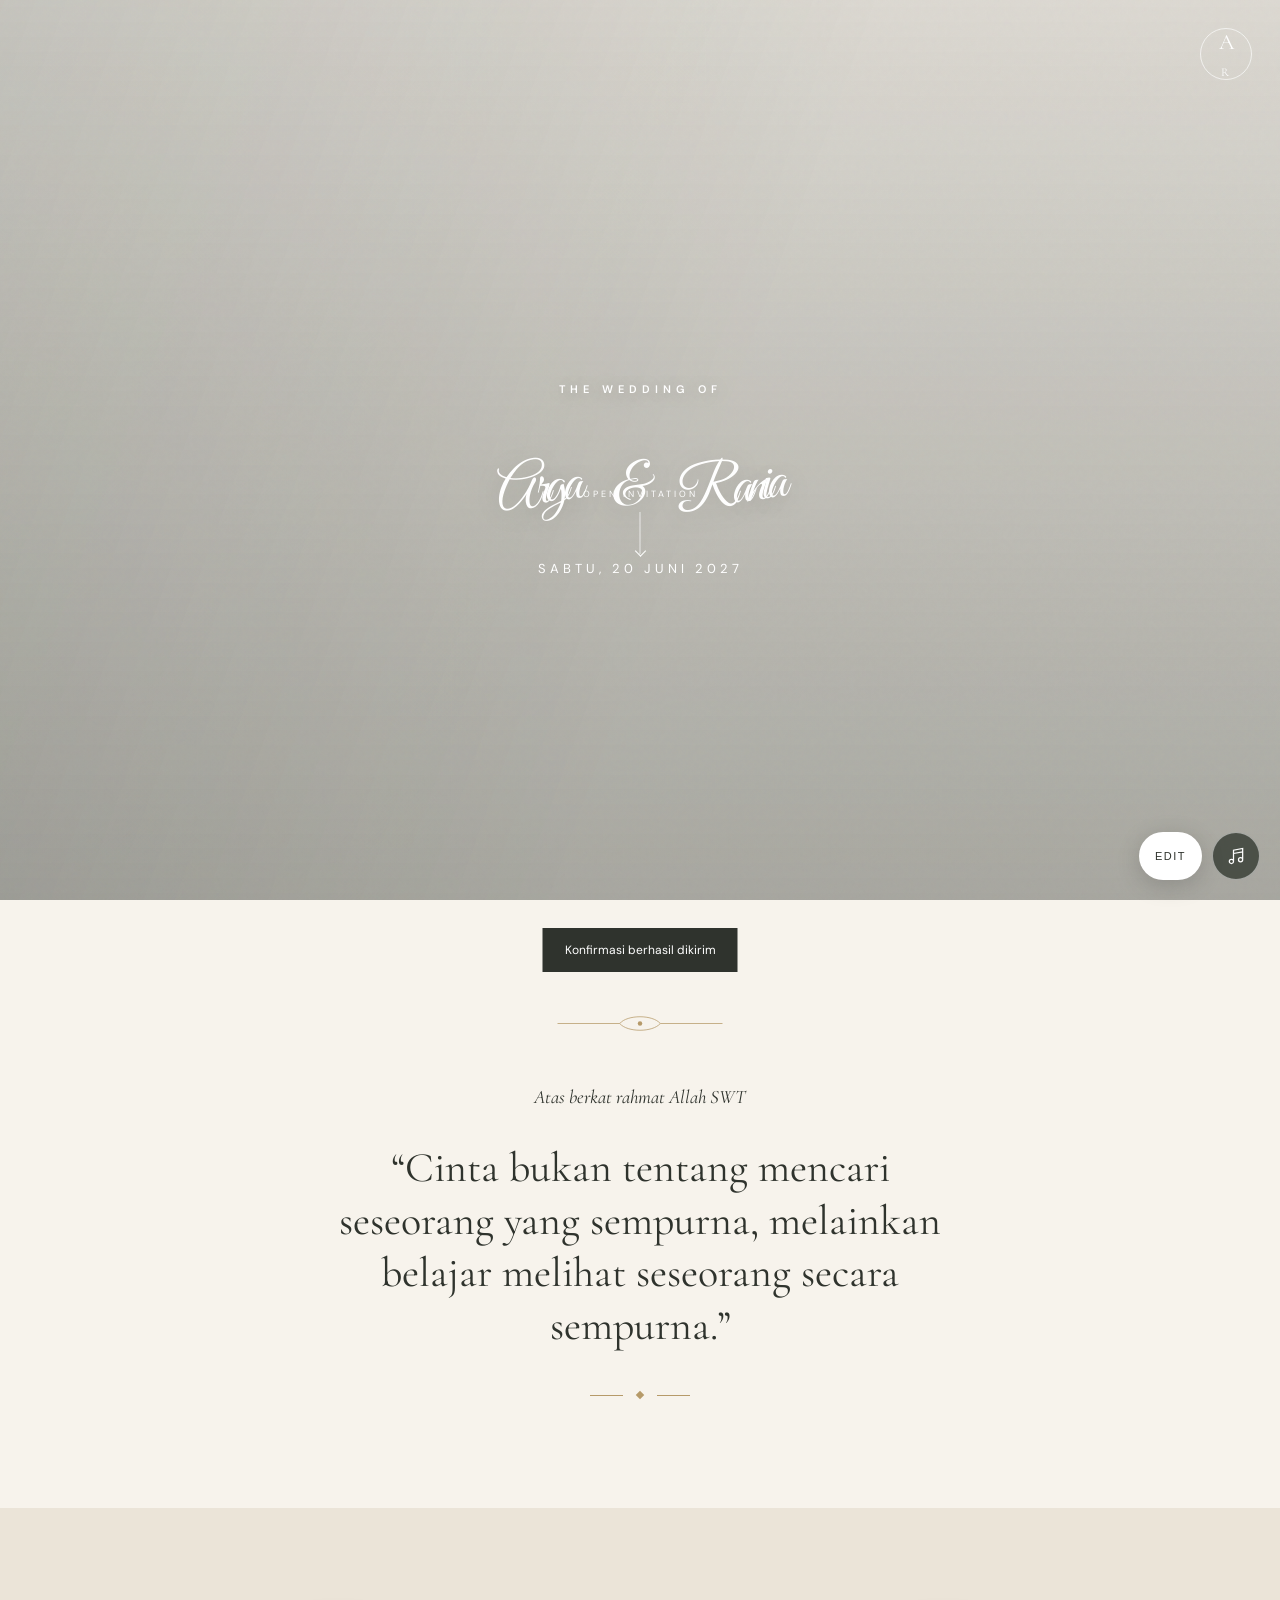
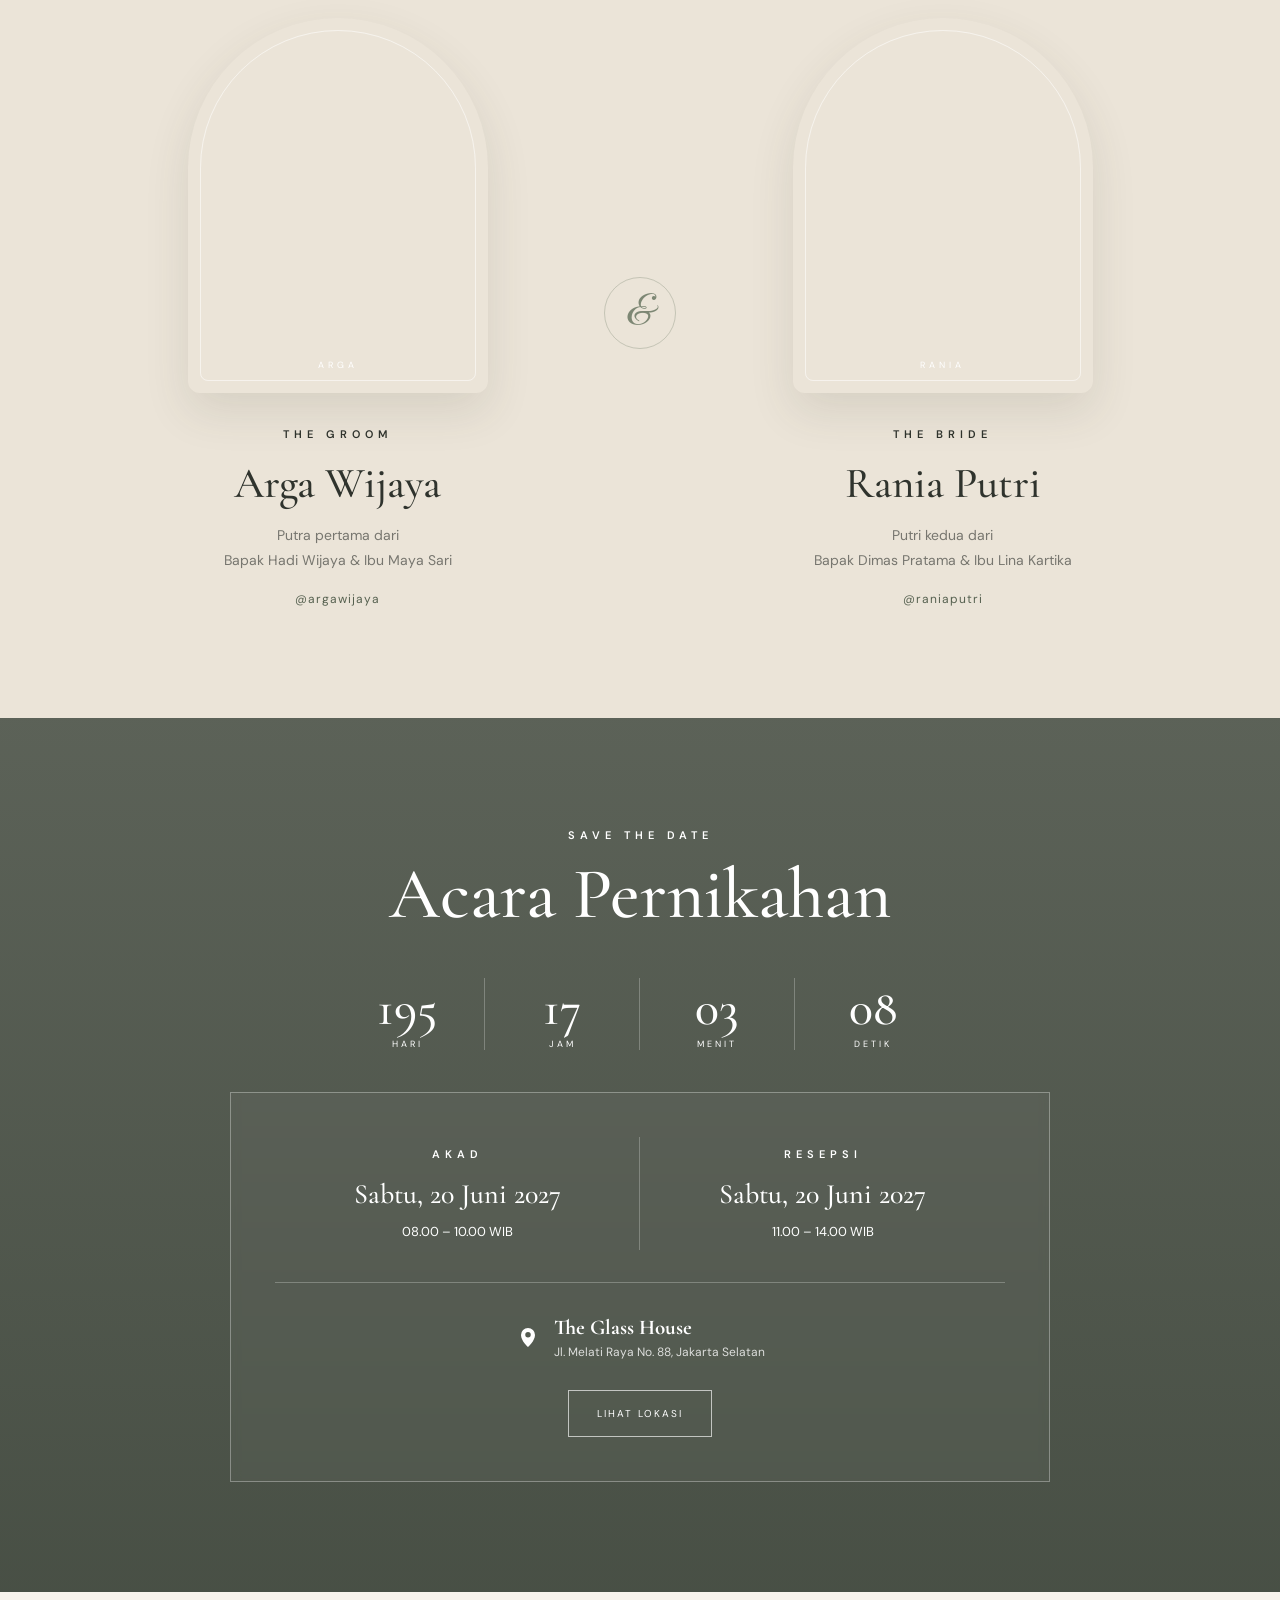
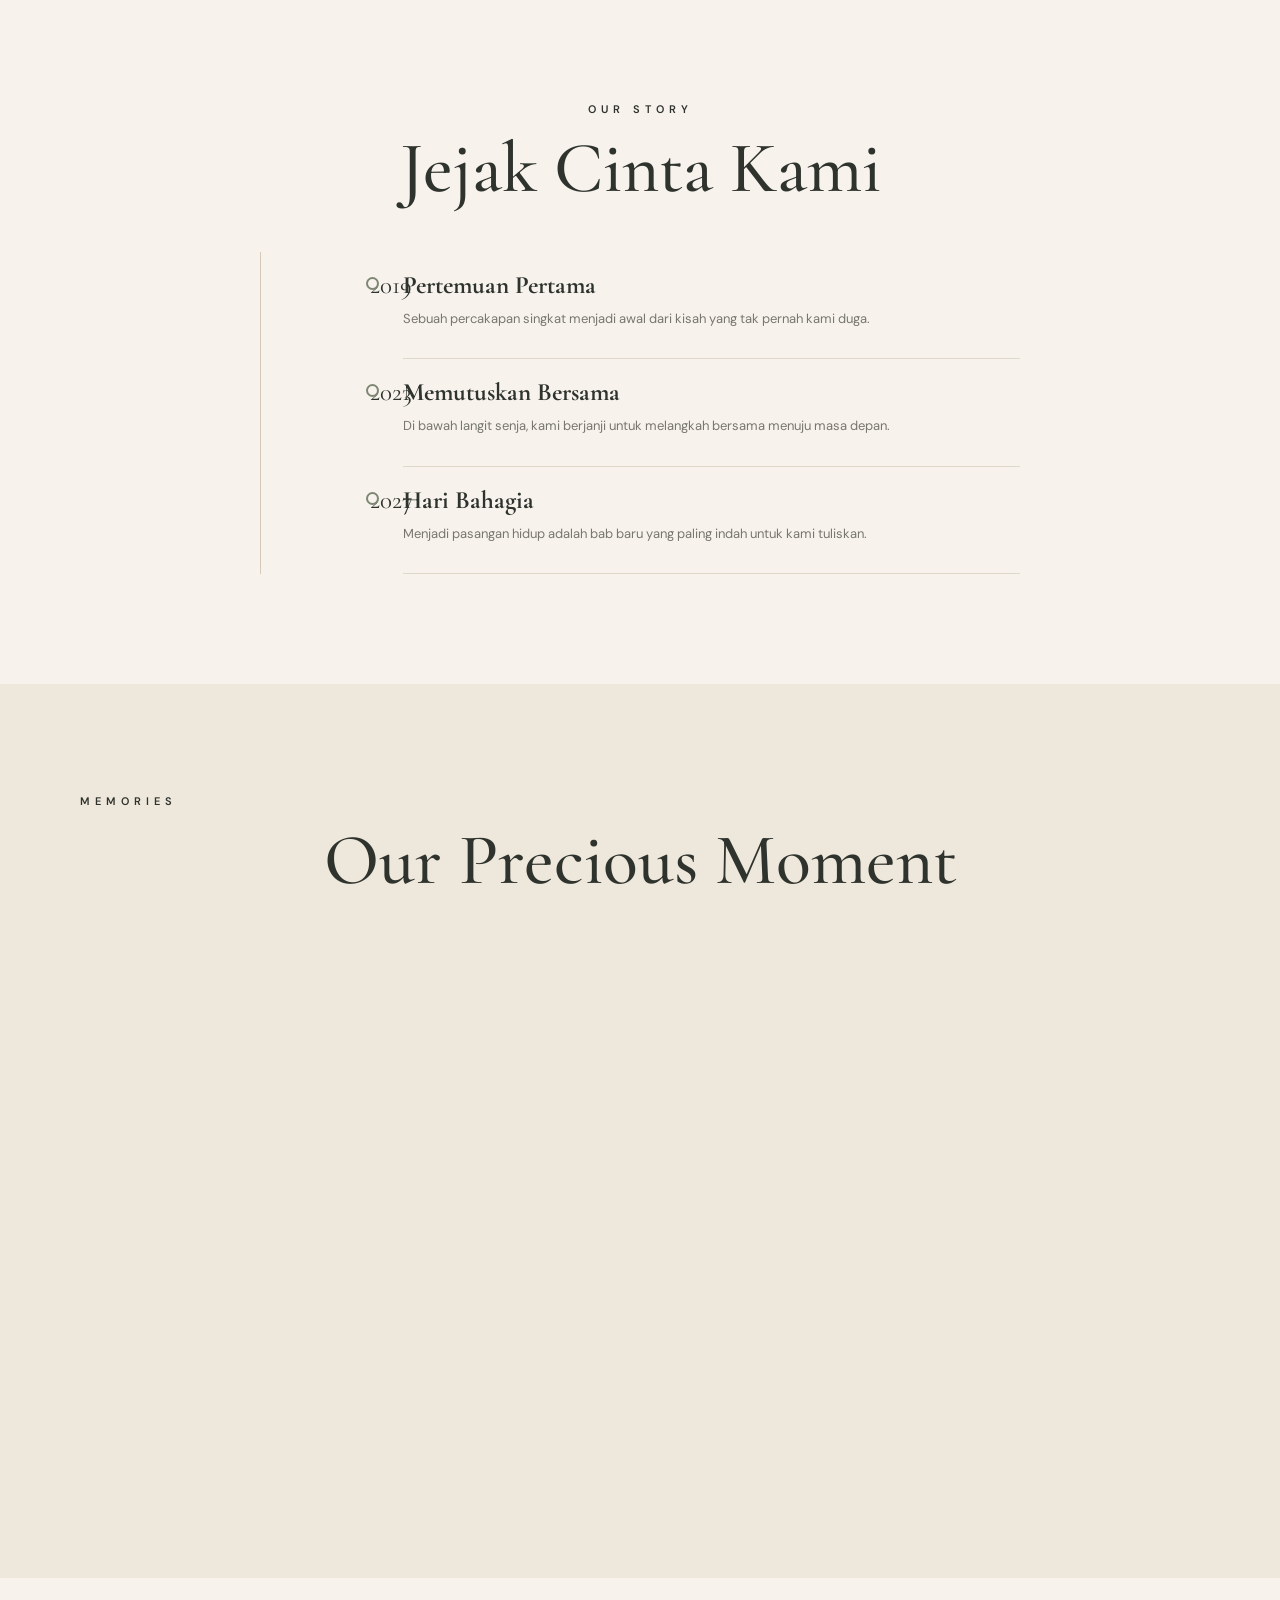
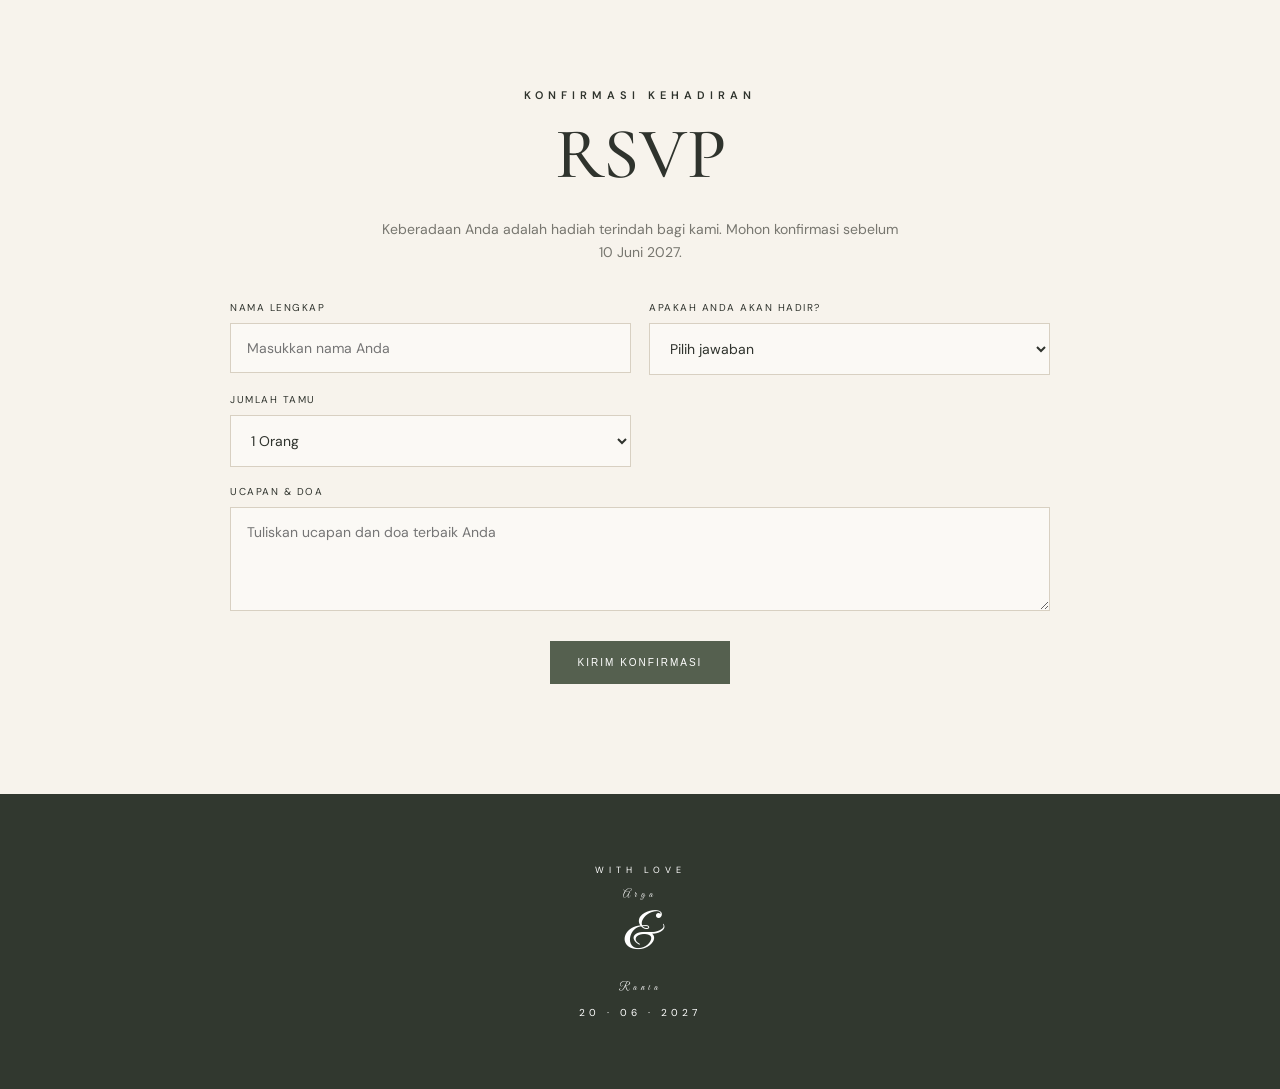
==== index.html @ 1c57b59c "Create editable wedding invitation" ====
<!DOCTYPE html>
<html lang="id">
<head>
  <meta charset="UTF-8">
  <meta name="viewport" content="width=device-width, initial-scale=1.0">
  <meta name="theme-color" content="#f7f3ec">
  <title>The Wedding of Arga & Rania</title>
  <meta name="description" content="Undangan pernikahan Arga & Rania">
  <link rel="preconnect" href="https://fonts.googleapis.com">
  <link rel="preconnect" href="https://fonts.gstatic.com" crossorigin>
  <link href="https://fonts.googleapis.com/css2?family=Cormorant+Garamond:wght@400;500;600&family=DM+Sans:wght@400;500;600&family=Great+Vibes&display=swap" rel="stylesheet">
  <link rel="stylesheet" href="styles.css">
</head>
<body>
  <div class="grain" aria-hidden="true"></div>

  <main>
    <section class="hero" id="home">
      <div class="hero-photo" aria-hidden="true"></div>
      <div class="hero-overlay"></div>

      <div class="hero-content reveal">
        <p class="eyebrow">THE WEDDING OF</p>
        <h1><span data-config="groom">Arga</span> <span>&</span> <span data-config="bride">Rania</span></h1>
        <p class="date-line" data-config="dateText">Sabtu, 20 Juni 2027</p>
        <a class="scroll-cue" href="#couple" aria-label="Lihat undangan">
          <span>Open Invitation</span>
          <i></i>
        </a>
      </div>

      <div class="monogram" aria-hidden="true">A<span>R</span></div>
    </section>

    <section class="quote section-pad" id="couple">
      <div class="container narrow reveal">
        <svg class="ornament" viewBox="0 0 240 36" role="img" aria-label="Hiasan">
          <path d="M10 18h83M147 18h83M93 18c10-12 44-12 54 0-10 12-44 12-54 0Z" fill="none" stroke="currentColor"/>
          <circle cx="120" cy="18" r="3" fill="currentColor"/>
        </svg>
        <p class="bismillah">Atas berkat rahmat Allah SWT</p>
        <p class="quote-text">“Cinta bukan tentang mencari seseorang yang sempurna, melainkan belajar melihat seseorang secara sempurna.”</p>
        <div class="divider"><span></span></div>
      </div>
    </section>

    <section class="couple-section section-pad">
      <div class="container">
        <div class="couple-grid">
          <article class="person reveal">
            <div class="portrait portrait-arga"><span>ARGA</span></div>
            <div class="person-copy">
              <p class="role">THE GROOM</p>
              <h2 data-config="groomFull">Arga Wijaya</h2>
              <p data-config-html="groomParents">Putra pertama dari<br>Bapak Hadi Wijaya & Ibu Maya Sari</p>
              <a class="social" data-config="instagramGroom" data-config-href="instagramGroomUrl" href="https://instagram.com" target="_blank" rel="noopener" aria-label="Instagram Arga">@argawijaya</a>
            </div>
          </article>

          <div class="couple-mark reveal" aria-hidden="true"><span>&</span></div>

          <article class="person reveal">
            <div class="portrait portrait-rania"><span>RANIA</span></div>
            <div class="person-copy">
              <p class="role">THE BRIDE</p>
              <h2 data-config="brideFull">Rania Putri</h2>
              <p data-config-html="brideParents">Putri kedua dari<br>Bapak Dimas Pratama & Ibu Lina Kartika</p>
              <a class="social" data-config="instagramBride" data-config-href="instagramBrideUrl" href="https://instagram.com" target="_blank" rel="noopener" aria-label="Instagram Rania">@raniaputri</a>
            </div>
          </article>
        </div>
      </div>
    </section>

    <section class="event section-pad" id="event">
      <div class="event-bg" aria-hidden="true"></div>
      <div class="container narrow reveal">
        <p class="eyebrow">SAVE THE DATE</p>
        <h2 class="section-title">Acara Pernikahan</h2>

        <div class="countdown" aria-label="Hitung mundur acara">
          <div><strong id="days">000</strong><span>Hari</span></div>
          <div><strong id="hours">00</strong><span>Jam</span></div>
          <div><strong id="minutes">00</strong><span>Menit</span></div>
          <div><strong id="seconds">00</strong><span>Detik</span></div>
        </div>

        <div class="event-card">
          <div class="event-row">
            <div class="event-detail">
              <p class="role">AKAD</p>
              <h3>Sabtu, 20 Juni 2027</h3>
              <p>08.00 – 10.00 WIB</p>
            </div>
            <div class="event-detail">
              <p class="role">RESEPSI</p>
              <h3>Sabtu, 20 Juni 2027</h3>
              <p>11.00 – 14.00 WIB</p>
            </div>
          </div>
          <div class="venue">
            <svg viewBox="0 0 24 24" aria-hidden="true"><path d="M12 21s7-6.1 7-12A7 7 0 1 0 5 9c0 5.9 7 12 7 12Zm0-9.5A2.5 2.5 0 1 1 12 6a2.5 2.5 0 0 1 0 5.5Z"/></svg>
            <div>
              <strong data-config="venue">The Glass House</strong>
              <p data-config="address">Jl. Melati Raya No. 88, Jakarta Selatan</p>
            </div>
          </div>
          <a class="button light" data-config-href="mapUrl" href="https://maps.google.com" target="_blank" rel="noopener">Lihat Lokasi</a>
        </div>
      </div>
    </section>

    <section class="story section-pad">
      <div class="container">
        <p class="eyebrow reveal">OUR STORY</p>
        <h2 class="section-title reveal">Jejak Cinta Kami</h2>
        <div class="timeline">
          <article class="timeline-item reveal">
            <time>2019</time>
            <div><h3>Pertemuan Pertama</h3><p>Sebuah percakapan singkat menjadi awal dari kisah yang tak pernah kami duga.</p></div>
          </article>
          <article class="timeline-item reveal">
            <time>2023</time>
            <div><h3>Memutuskan Bersama</h3><p>Di bawah langit senja, kami berjanji untuk melangkah bersama menuju masa depan.</p></div>
          </article>
          <article class="timeline-item reveal">
            <time>2027</time>
            <div><h3>Hari Bahagia</h3><p>Menjadi pasangan hidup adalah bab baru yang paling indah untuk kami tuliskan.</p></div>
          </article>
        </div>
      </div>
    </section>

    <section class="gallery section-pad">
      <div class="container">
        <p class="eyebrow reveal">MEMORIES</p>
        <h2 class="section-title reveal">Our Precious Moment</h2>
        <div class="gallery-grid">
          <div class="gallery-item g1 reveal"></div>
          <div class="gallery-item g2 reveal"></div>
          <div class="gallery-item g3 reveal"></div>
          <div class="gallery-item g4 reveal"></div>
          <div class="gallery-item g5 reveal"></div>
        </div>
      </div>
    </section>

    <section class="rsvp section-pad" id="rsvp">
      <div class="container narrow reveal">
        <p class="eyebrow">KONFIRMASI KEHADIRAN</p>
        <h2 class="section-title">RSVP</h2>
        <p class="rsvp-intro">Keberadaan Anda adalah hadiah terindah bagi kami. Mohon konfirmasi sebelum <span data-config="rsvpDeadline">10 Juni 2027</span>.</p>

        <form id="rsvp-form">
          <label>
            <span>Nama Lengkap</span>
            <input type="text" name="name" placeholder="Masukkan nama Anda" required>
          </label>
          <label>
            <span>Apakah Anda akan hadir?</span>
            <select name="attendance" required>
              <option value="" disabled selected>Pilih jawaban</option>
              <option value="Ya, saya akan hadir">Ya, saya akan hadir</option>
              <option value="Maaf, saya tidak bisa hadir">Maaf, saya tidak bisa hadir</option>
            </select>
          </label>
          <label>
            <span>Jumlah Tamu</span>
            <select name="guests" required>
              <option value="1">1 Orang</option>
              <option value="2">2 Orang</option>
            </select>
          </label>
          <label>
            <span>Ucapan & Doa</span>
            <textarea name="message" rows="4" placeholder="Tuliskan ucapan dan doa terbaik Anda"></textarea>
          </label>
          <button class="button" type="submit">Kirim Konfirmasi</button>
        </form>
      </div>
    </section>

    <footer>
      <p>WITH LOVE</p>
      <h2><span data-config="groom">Arga</span> & <span data-config="bride">Rania</span></h2>
      <span data-config="dateShort">20 · 06 · 2027</span>
    </footer>
  </main>

  <aside class="editor-panel" id="editor-panel" aria-label="Editor undangan">
    <div class="editor-head"><strong>Editor Undangan</strong><button type="button" id="editor-close" aria-label="Tutup">×</button></div>
    <div class="editor-body">
      <label>Nama Mempelai Pria<input id="edit-groom" type="text"></label>
      <label>Nama Mempelai Wanita<input id="edit-bride" type="text"></label>
      <label>Tanggal Lengkap<input id="edit-dateText" type="text"></label>
      <label>Tanggal Countdown<input id="edit-dateISO" type="datetime-local"></label>
      <label>Nama Venue<input id="edit-venue" type="text"></label>
      <label>Alamat<input id="edit-address" type="text"></label>
      <label>URL Google Maps<input id="edit-mapUrl" type="url"></label>
      <label>Deadline RSVP<input id="edit-rsvpDeadline" type="text"></label>
      <label>URL Foto Hero<input id="edit-heroImage" type="url"></label>
      <button class="button editor-save" id="editor-save" type="button">Simpan & Pratinjau</button>
      <button class="button editor-export" id="editor-export" type="button">Unduh config.js</button>
    </div>
  </aside>
  <button class="edit-toggle" id="edit-toggle" type="button" aria-label="Edit undangan">Edit</button>

  <button class="music-control" id="music-control" aria-label="Putar musik" aria-pressed="false">
    <svg class="music-icon" viewBox="0 0 24 24" aria-hidden="true"><path d="M9 18V5l11-2v13M9 9l11-2M6.5 21A2.5 2.5 0 1 0 6.5 16a2.5 2.5 0 0 0 0 5Zm11-2A2.5 2.5 0 1 0 17.5 14a2.5 2.5 0 0 0 0 5Z"/></svg>
  </button>

  <div class="toast" id="toast" role="status" aria-live="polite">Konfirmasi berhasil dikirim</div>
  <script src="config.js"></script>
  <script src="script.js"></script>
</body>
</html>
---- styles.css ----
:root {
  --ivory: #f7f3ec;
  --cream: #eee6da;
  --sage: #7d8774;
  --sage-dark: #55604f;
  --ink: #2f332d;
  --gold: #b69a69;
}

* { box-sizing: border-box; }
html { scroll-behavior: smooth; }
body {
  margin: 0;
  background: var(--ivory);
  color: var(--ink);
  font-family: "DM Sans", sans-serif;
  overflow-x: hidden;
}
.grain {
  position: fixed; inset: 0; z-index: 20; pointer-events: none; opacity: .035;
  background-image: url("data:image/svg+xml,%3Csvg viewBox='0 0 180 180' xmlns='http://www.w3.org/2000/svg'%3E%3Cfilter id='n'%3E%3CfeTurbulence type='fractalNoise' baseFrequency='.9' numOctaves='3' stitchTiles='stitch'/%3E%3C/filter%3E%3Crect width='100%25' height='100%25' filter='url(%23n)' opacity='.8'/%3E%3C/svg%3E");
}
.container { width: min(1120px, calc(100% - 48px)); margin: auto; }
.container.narrow { width: min(820px, calc(100% - 48px)); }
.section-pad { padding: 110px 0; }
.eyebrow, .role {
  margin: 0 0 16px;
  font-size: 11px;
  font-weight: 600;
  letter-spacing: 5px;
  text-transform: uppercase;
}
.section-title {
  margin: 0 0 48px;
  font-family: "Cormorant Garamond", serif;
  font-size: clamp(44px, 6vw, 72px);
  font-weight: 500;
  line-height: 1;
  text-align: center;
}

.hero {
  position: relative;
  min-height: 100svh;
  display: grid;
  place-items: center;
  color: white;
  isolation: isolate;
  overflow: hidden;
}
.hero-photo, .hero-overlay { position: absolute; inset: 0; }
.hero-photo {
  z-index: -2;
  background:
    linear-gradient(110deg, rgba(33,38,31,.12), transparent 55%),
    url("https://images.unsplash.com/photo-1519741497674-611481863552?auto=format&fit=crop&w=1920&q=88") center 42% / cover;
  transform: scale(1.02);
  animation: heroZoom 18s ease-out forwards;
}
.hero-overlay {
  z-index: -1;
  background: linear-gradient(180deg, rgba(26,31,24,.12), rgba(25,31,24,.36));
}
.hero-content { text-align: center; padding-top: 8vh; }
.hero-content .eyebrow { text-shadow: 0 2px 18px rgba(0,0,0,.25); }
.hero h1 {
  margin: 0;
  font-family: "Cormorant Garamond", serif;
  font-size: clamp(70px, 11vw, 150px);
  font-weight: 500;
  line-height: .82;
  letter-spacing: -5px;
  text-shadow: 0 4px 30px rgba(0,0,0,.15);
}
.hero h1 span {
  display: inline-block;
  font-family: "Great Vibes", cursive;
  font-size: .42em;
  margin: 0 .05em;
  transform: translateY(-.18em) rotate(-8deg);
}
.date-line { margin-top: 32px; font-size: 13px; letter-spacing: 4px; text-transform: uppercase; }
.scroll-cue {
  position: absolute; left: 50%; bottom: 36px; transform: translateX(-50%);
  display: flex; flex-direction: column; align-items: center; gap: 12px;
  color: white; text-decoration: none; font-size: 9px; letter-spacing: 3px; text-transform: uppercase;
}
.scroll-cue i { width: 1px; height: 42px; background: rgba(255,255,255,.7); position: relative; }
.scroll-cue i:after { content: ""; position: absolute; left: -3px; bottom: -1px; width: 7px; height: 7px; border-right: 1px solid white; border-bottom: 1px solid white; transform: rotate(45deg); }
.monogram { position: absolute; right: 28px; top: 28px; font-family: "Cormorant Garamond", serif; font-size: 22px; border: 1px solid rgba(255,255,255,.65); width: 52px; height: 52px; display: grid; place-items: center; border-radius: 50%; }
.monogram span { font-size: 12px; margin-left: -3px; margin-top: 9px; }

.quote { text-align: center; }
.ornament { width: 180px; color: var(--gold); margin-bottom: 24px; }
.bismillah { font-family: "Cormorant Garamond", serif; font-size: 19px; font-style: italic; }
.quote-text { max-width: 660px; margin: 34px auto 40px; font-family: "Cormorant Garamond", serif; font-size: clamp(28px, 4vw, 42px); line-height: 1.25; }
.divider { display: flex; align-items: center; gap: 14px; max-width: 100px; margin: auto; }
.divider:before, .divider:after { content: ""; height: 1px; background: var(--gold); flex: 1; }
.divider span { width: 6px; height: 6px; background: var(--gold); transform: rotate(45deg); }

.couple-section { background: #ebe4d8; }
.couple-grid { display: grid; grid-template-columns: 1fr 90px 1fr; align-items: center; }
.person { text-align: center; }
.portrait {
  width: min(300px, 80%); aspect-ratio: 4/5; margin: 0 auto 34px;
  background-position: center; background-size: cover; border-radius: 150px 150px 12px 12px;
  position: relative; box-shadow: 0 18px 45px rgba(69,63,49,.12);
  overflow: hidden;
}
.portrait:after { content: ""; position: absolute; inset: 12px; border: 1px solid rgba(255,255,255,.55); border-radius: 140px 140px 8px 8px; }
.portrait span { position: absolute; left: 50%; bottom: 22px; z-index: 2; transform: translateX(-50%); color: white; font-size: 9px; letter-spacing: 4px; }
.portrait-arga { background-image: url("https://images.unsplash.com/photo-1500648767791-00dcc994a43e?auto=format&fit=crop&w=700&q=88"); }
.portrait-rania { background-image: url("https://images.unsplash.com/photo-1524504388940-b1c1722653e1?auto=format&fit=crop&w=700&q=88"); }
.person-copy h2 { margin: 0 0 12px; font-family: "Cormorant Garamond", serif; font-size: 43px; font-weight: 500; }
.person-copy > p:not(.role) { color: #77766f; line-height: 1.8; font-size: 14px; }
.social { color: var(--sage-dark); font-size: 12px; text-decoration: none; letter-spacing: 1px; }
.couple-mark { width: 72px; height: 72px; border: 1px solid rgba(125,135,116,.35); border-radius: 50%; display: grid; place-items: center; justify-self: center; }
.couple-mark span { font-family: "Great Vibes", cursive; font-size: 42px; color: var(--sage); }

.event { position: relative; color: white; text-align: center; isolation: isolate; }
.event-bg { position: absolute; inset: 0; z-index: -1; background: linear-gradient(rgba(48,57,46,.78), rgba(48,57,46,.88)), url("https://images.unsplash.com/photo-1519225421980-715cb0215aed?auto=format&fit=crop&w=1600&q=85") center/cover fixed; }
.countdown { display: grid; grid-template-columns: repeat(4, 1fr); max-width: 620px; margin: 0 auto 42px; }
.countdown div { border-right: 1px solid rgba(255,255,255,.25); display: flex; flex-direction: column; }
.countdown div:last-child { border: 0; }
.countdown strong { font-family: "Cormorant Garamond", serif; font-size: 50px; font-weight: 500; }
.countdown span { font-size: 9px; letter-spacing: 3px; text-transform: uppercase; }
.event-card { border: 1px solid rgba(255,255,255,.32); padding: 44px; backdrop-filter: blur(5px); background: rgba(255,255,255,.035); }
.event-row { display: grid; grid-template-columns: 1fr 1fr; }
.event-detail { padding: 10px 28px; }
.event-detail:first-child { border-right: 1px solid rgba(255,255,255,.25); }
.event-detail h3 { margin: 6px 0 12px; font-family: "Cormorant Garamond", serif; font-size: 28px; font-weight: 500; }
.event-detail p:last-child { margin: 0; font-size: 13px; }
.venue { display: flex; justify-content: center; align-items: center; gap: 14px; border-top: 1px solid rgba(255,255,255,.25); margin-top: 32px; padding-top: 32px; }
.venue svg { width: 24px; fill: white; }
.venue div { text-align: left; }
.venue strong { font-family: "Cormorant Garamond", serif; font-size: 21px; }
.venue p { margin: 4px 0 0; font-size: 12px; opacity: .8; }
.button { display: inline-block; border: 0; background: var(--sage-dark); color: white; padding: 16px 28px; text-decoration: none; text-transform: uppercase; letter-spacing: 2px; font-size: 10px; cursor: pointer; transition: .3s ease; }
.button:hover { transform: translateY(-2px); background: #3e4939; }
.event-card .button { margin-top: 30px; }
.button.light { background: transparent; border: 1px solid rgba(255,255,255,.65); }
.button.light:hover { background: white; color: var(--sage-dark); }

.story { text-align: center; }
.timeline { max-width: 760px; margin: 0 auto; }
.timeline-item { display: grid; grid-template-columns: 110px 1px 1fr; text-align: left; align-items: stretch; }
.timeline-item time { font-family: "Cormorant Garamond", serif; font-size: 25px; padding: 18px 30px 18px 0; text-align: right; }
.timeline-item:before { content: ""; width: 1px; background: #d6cbbb; }
.timeline-item > div { border-bottom: 1px solid #dfd7ca; margin-left: 32px; padding: 18px 0 28px; position: relative; }
.timeline-item > div:before { content: ""; position: absolute; left: -37px; top: 25px; width: 9px; height: 9px; border: 2px solid var(--sage); background: var(--ivory); border-radius: 50%; }
.timeline-item h3 { margin: 0 0 8px; font-family: "Cormorant Garamond", serif; font-size: 25px; }
.timeline-item p { margin: 0; color: #77766f; font-size: 13px; line-height: 1.7; }

.gallery { background: #eee7dc; }
.gallery-grid { display: grid; grid-template-columns: 1.2fr .8fr 1fr; grid-template-rows: 250px 250px; gap: 12px; }
.gallery-item { background-size: cover; background-position: center; transition: transform .5s ease; }
.gallery-item:hover { transform: scale(.985); }
.g1 { grid-row: 1/3; background-image: url("https://images.unsplash.com/photo-1606800052052-a08af7148866?auto=format&fit=crop&w=900&q=85"); }
.g2 { background-image: url("https://images.unsplash.com/photo-1511285560929-80b456fea0bc?auto=format&fit=crop&w=700&q=85"); }
.g3 { grid-row: 1/3; grid-column: 3; background-image: url("https://images.unsplash.com/photo-1523438097201-512ae7d59c44?auto=format&fit=crop&w=800&q=85"); }
.g4 { background-image: url("https://images.unsplash.com/photo-1507504031003-b417219a0fde?auto=format&fit=crop&w=700&q=85"); }

.rsvp { background: var(--ivory); text-align: center; }
.rsvp-intro { max-width: 520px; margin: -20px auto 36px; color: #77766f; line-height: 1.7; font-size: 14px; }
#rsvp-form { display: grid; grid-template-columns: 1fr 1fr; gap: 18px; text-align: left; }
#rsvp-form label { display: flex; flex-direction: column; gap: 9px; }
#rsvp-form label:nth-child(4) { grid-column: 1/3; }
#rsvp-form label span { font-size: 10px; letter-spacing: 1.5px; text-transform: uppercase; }
input, select, textarea { width: 100%; border: 1px solid #d8d0c2; background: rgba(255,255,255,.45); padding: 15px 16px; font: 14px "DM Sans", sans-serif; color: var(--ink); outline: none; }
input:focus, select:focus, textarea:focus { border-color: var(--sage); }
textarea { resize: vertical; }
#rsvp-form .button { grid-column: 1/3; justify-self: center; margin-top: 12px; }

footer { background: #31382f; color: white; text-align: center; padding: 70px 20px; }
footer p { margin: 0 0 12px; font-size: 9px; letter-spacing: 5px; }
footer h2 { margin: 0; font-family: "Great Vibes", cursive; font-size: 54px; font-weight: 400; }
footer span { display: block; margin-top: 12px; font-size: 10px; letter-spacing: 4px; }

.edit-toggle { position: fixed; right: 78px; bottom: 20px; z-index: 31; height: 48px; border: 0; border-radius: 24px; padding: 0 16px; background: white; color: var(--ink); box-shadow: 0 5px 24px rgba(0,0,0,.16); font-size: 11px; text-transform: uppercase; letter-spacing: 1.5px; cursor: pointer; }
.editor-panel { position: fixed; right: 18px; bottom: 78px; z-index: 32; width: min(360px, calc(100% - 36px)); max-height: calc(100vh - 100px); overflow: auto; background: white; box-shadow: 0 12px 50px rgba(38,43,36,.22); transform: translateY(20px); opacity: 0; pointer-events: none; transition: .25s ease; }
.editor-panel.open { transform: translateY(0); opacity: 1; pointer-events: auto; }
.editor-head { display: flex; align-items: center; justify-content: space-between; padding: 14px 16px; border-bottom: 1px solid #eee; }
.editor-head strong { font-family: "Cormorant Garamond", serif; font-size: 20px; }
.editor-head button { border: 0; background: none; font-size: 24px; cursor: pointer; }
.editor-body { display: grid; gap: 12px; padding: 16px; }
.editor-body label { display: grid; gap: 6px; font-size: 10px; text-transform: uppercase; letter-spacing: 1px; }
.editor-body input { padding: 10px 12px; }
.editor-save, .editor-export { width: 100%; }
.editor-export { background: transparent; border: 1px solid var(--sage); color: var(--sage-dark); }

.music-control { position: fixed; right: 20px; bottom: 20px; z-index: 30; width: 48px; height: 48px; border: 1px solid rgba(255,255,255,.5); border-radius: 50%; background: rgba(49,56,47,.78); backdrop-filter: blur(8px); cursor: pointer; display: grid; place-items: center; }
.music-icon { width: 20px; fill: none; stroke: white; stroke-width: 1.5; }
.music-control.playing { animation: pulse 2s infinite; }
.toast { position: fixed; left: 50%; bottom: 28px; z-index: 40; transform: translate(-50%, 100px); background: var(--ink); color: white; padding: 14px 22px; font-size: 12px; transition: .4s ease; }
.toast.show { transform: translate(-50%, 0); }

.reveal { opacity: 0; transform: translateY(24px); transition: opacity .9s ease, transform .9s ease; }
.reveal.visible { opacity: 1; transform: translateY(0); }

@keyframes heroZoom { to { transform: scale(1.09); } }
@keyframes pulse { 50% { box-shadow: 0 0 0 9px rgba(255,255,255,.08); } }

@media (max-width: 760px) {
  .container, .container.narrow { width: calc(100% - 36px); }
  .section-pad { padding: 78px 0; }
  .hero h1 { letter-spacing: -3px; }
  .date-line { font-size: 10px; }
  .monogram { right: 18px; top: 18px; }
  .couple-grid { grid-template-columns: 1fr; gap: 38px; }
  .couple-mark { width: 58px; height: 58px; order: 2; }
  .person:first-child { order: 1; }
  .person:last-child { order: 3; }
  .portrait { width: min(280px, 78%); }
  .countdown strong { font-size: 38px; }
  .countdown span { font-size: 8px; letter-spacing: 1px; }
  .event-card { padding: 28px 18px; }
  .event-row { grid-template-columns: 1fr; }
  .event-detail:first-child { border-right: 0; border-bottom: 1px solid rgba(255,255,255,.25); padding-bottom: 26px; }
  .event-detail:last-child { padding-top: 26px; }
  .venue { align-items: flex-start; }
  .gallery-grid { grid-template-columns: 1fr 1fr; grid-template-rows: 280px 200px 200px; }
  .g1 { grid-row: 1/2; grid-column: 1/3; }
  .g2 { grid-row: 2/3; grid-column: 1/2; }
  .g3 { grid-row: 2/4; grid-column: 2/3; }
  .g4 { grid-row: 3/4; grid-column: 1/2; }
  #rsvp-form { grid-template-columns: 1fr; }
  #rsvp-form label:nth-child(4), #rsvp-form .button { grid-column: 1; }
  .timeline-item { grid-template-columns: 70px 1px 1fr; }
  .timeline-item time { padding-right: 14px; font-size: 20px; }
  .timeline-item > div { margin-left: 20px; }
  .timeline-item > div:before { left: -25px; }
}

@media (prefers-reduced-motion: reduce) {
  html { scroll-behavior: auto; }
  .hero-photo { animation: none; }
  .reveal { transition: none; }
}
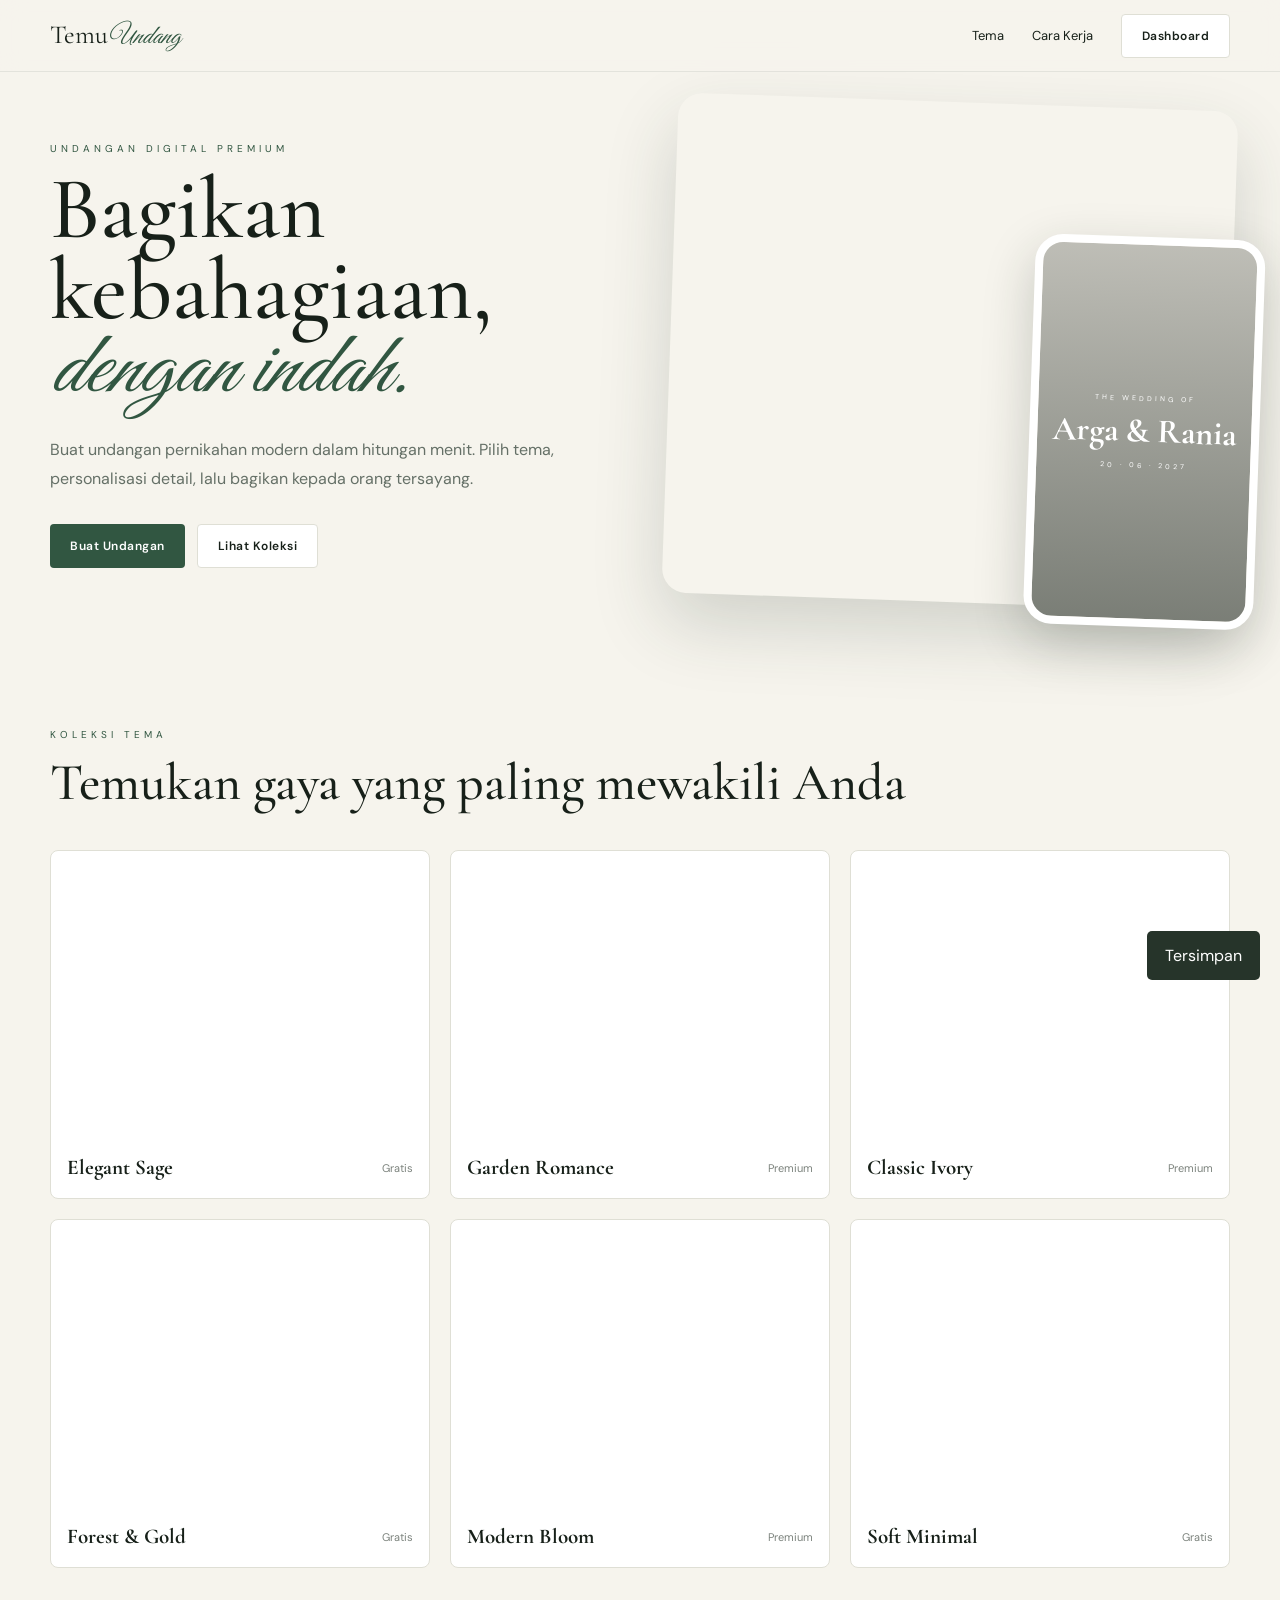
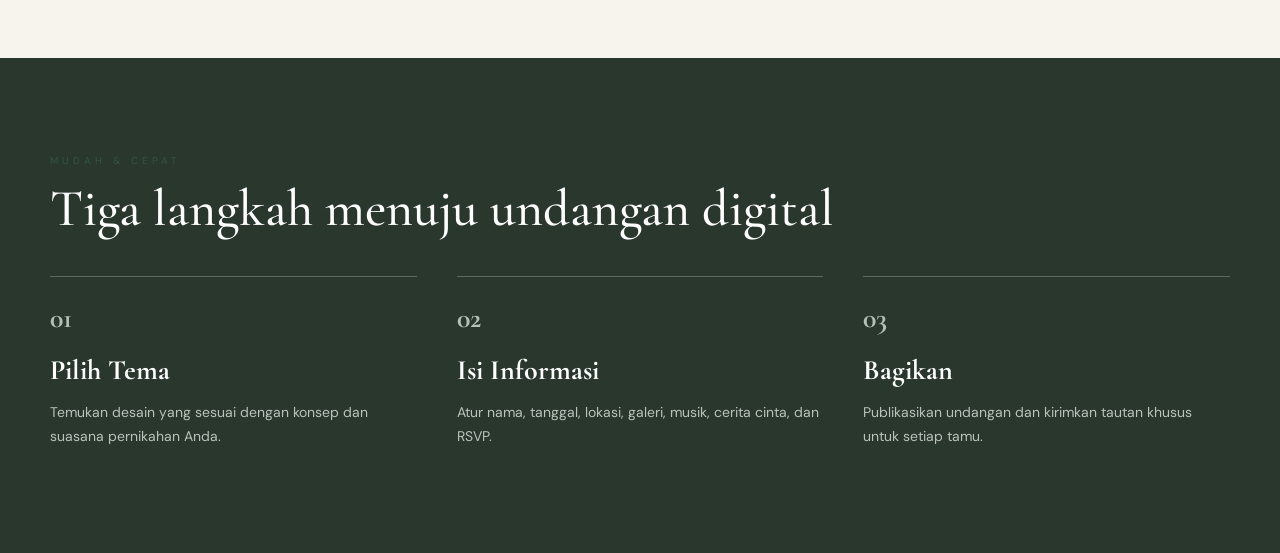
==== commit 59341447: "Build digital invitation platform with catalog and dashboard" ====
--- a/index.html
+++ b/index.html
@@ -1,216 +1,11 @@
 <!DOCTYPE html>
-<html lang="id">
-<head>
-  <meta charset="UTF-8">
-  <meta name="viewport" content="width=device-width, initial-scale=1.0">
-  <meta name="theme-color" content="#f7f3ec">
-  <title>The Wedding of Arga & Rania</title>
-  <meta name="description" content="Undangan pernikahan Arga & Rania">
-  <link rel="preconnect" href="https://fonts.googleapis.com">
-  <link rel="preconnect" href="https://fonts.gstatic.com" crossorigin>
-  <link href="https://fonts.googleapis.com/css2?family=Cormorant+Garamond:wght@400;500;600&family=DM+Sans:wght@400;500;600&family=Great+Vibes&display=swap" rel="stylesheet">
-  <link rel="stylesheet" href="styles.css">
-</head>
+<html lang="id"><head><meta charset="UTF-8"><meta name="viewport" content="width=device-width,initial-scale=1"><title>TemuUndang — Undangan Digital</title><link rel="preconnect" href="https://fonts.googleapis.com"><link rel="preconnect" href="https://fonts.gstatic.com" crossorigin><link href="https://fonts.googleapis.com/css2?family=Cormorant+Garamond:wght@400;500;600&family=DM+Sans:wght@400;500;600&family=Great+Vibes&display=swap" rel="stylesheet"><link rel="stylesheet" href="app.css"></head>
 <body>
-  <div class="grain" aria-hidden="true"></div>
-
-  <main>
-    <section class="hero" id="home">
-      <div class="hero-photo" aria-hidden="true"></div>
-      <div class="hero-overlay"></div>
-
-      <div class="hero-content reveal">
-        <p class="eyebrow">THE WEDDING OF</p>
-        <h1><span data-config="groom">Arga</span> <span>&</span> <span data-config="bride">Rania</span></h1>
-        <p class="date-line" data-config="dateText">Sabtu, 20 Juni 2027</p>
-        <a class="scroll-cue" href="#couple" aria-label="Lihat undangan">
-          <span>Open Invitation</span>
-          <i></i>
-        </a>
-      </div>
-
-      <div class="monogram" aria-hidden="true">A<span>R</span></div>
-    </section>
-
-    <section class="quote section-pad" id="couple">
-      <div class="container narrow reveal">
-        <svg class="ornament" viewBox="0 0 240 36" role="img" aria-label="Hiasan">
-          <path d="M10 18h83M147 18h83M93 18c10-12 44-12 54 0-10 12-44 12-54 0Z" fill="none" stroke="currentColor"/>
-          <circle cx="120" cy="18" r="3" fill="currentColor"/>
-        </svg>
-        <p class="bismillah">Atas berkat rahmat Allah SWT</p>
-        <p class="quote-text">“Cinta bukan tentang mencari seseorang yang sempurna, melainkan belajar melihat seseorang secara sempurna.”</p>
-        <div class="divider"><span></span></div>
-      </div>
-    </section>
-
-    <section class="couple-section section-pad">
-      <div class="container">
-        <div class="couple-grid">
-          <article class="person reveal">
-            <div class="portrait portrait-arga"><span>ARGA</span></div>
-            <div class="person-copy">
-              <p class="role">THE GROOM</p>
-              <h2 data-config="groomFull">Arga Wijaya</h2>
-              <p data-config-html="groomParents">Putra pertama dari<br>Bapak Hadi Wijaya & Ibu Maya Sari</p>
-              <a class="social" data-config="instagramGroom" data-config-href="instagramGroomUrl" href="https://instagram.com" target="_blank" rel="noopener" aria-label="Instagram Arga">@argawijaya</a>
-            </div>
-          </article>
-
-          <div class="couple-mark reveal" aria-hidden="true"><span>&</span></div>
-
-          <article class="person reveal">
-            <div class="portrait portrait-rania"><span>RANIA</span></div>
-            <div class="person-copy">
-              <p class="role">THE BRIDE</p>
-              <h2 data-config="brideFull">Rania Putri</h2>
-              <p data-config-html="brideParents">Putri kedua dari<br>Bapak Dimas Pratama & Ibu Lina Kartika</p>
-              <a class="social" data-config="instagramBride" data-config-href="instagramBrideUrl" href="https://instagram.com" target="_blank" rel="noopener" aria-label="Instagram Rania">@raniaputri</a>
-            </div>
-          </article>
-        </div>
-      </div>
-    </section>
-
-    <section class="event section-pad" id="event">
-      <div class="event-bg" aria-hidden="true"></div>
-      <div class="container narrow reveal">
-        <p class="eyebrow">SAVE THE DATE</p>
-        <h2 class="section-title">Acara Pernikahan</h2>
-
-        <div class="countdown" aria-label="Hitung mundur acara">
-          <div><strong id="days">000</strong><span>Hari</span></div>
-          <div><strong id="hours">00</strong><span>Jam</span></div>
-          <div><strong id="minutes">00</strong><span>Menit</span></div>
-          <div><strong id="seconds">00</strong><span>Detik</span></div>
-        </div>
-
-        <div class="event-card">
-          <div class="event-row">
-            <div class="event-detail">
-              <p class="role">AKAD</p>
-              <h3>Sabtu, 20 Juni 2027</h3>
-              <p>08.00 – 10.00 WIB</p>
-            </div>
-            <div class="event-detail">
-              <p class="role">RESEPSI</p>
-              <h3>Sabtu, 20 Juni 2027</h3>
-              <p>11.00 – 14.00 WIB</p>
-            </div>
-          </div>
-          <div class="venue">
-            <svg viewBox="0 0 24 24" aria-hidden="true"><path d="M12 21s7-6.1 7-12A7 7 0 1 0 5 9c0 5.9 7 12 7 12Zm0-9.5A2.5 2.5 0 1 1 12 6a2.5 2.5 0 0 1 0 5.5Z"/></svg>
-            <div>
-              <strong data-config="venue">The Glass House</strong>
-              <p data-config="address">Jl. Melati Raya No. 88, Jakarta Selatan</p>
-            </div>
-          </div>
-          <a class="button light" data-config-href="mapUrl" href="https://maps.google.com" target="_blank" rel="noopener">Lihat Lokasi</a>
-        </div>
-      </div>
-    </section>
-
-    <section class="story section-pad">
-      <div class="container">
-        <p class="eyebrow reveal">OUR STORY</p>
-        <h2 class="section-title reveal">Jejak Cinta Kami</h2>
-        <div class="timeline">
-          <article class="timeline-item reveal">
-            <time>2019</time>
-            <div><h3>Pertemuan Pertama</h3><p>Sebuah percakapan singkat menjadi awal dari kisah yang tak pernah kami duga.</p></div>
-          </article>
-          <article class="timeline-item reveal">
-            <time>2023</time>
-            <div><h3>Memutuskan Bersama</h3><p>Di bawah langit senja, kami berjanji untuk melangkah bersama menuju masa depan.</p></div>
-          </article>
-          <article class="timeline-item reveal">
-            <time>2027</time>
-            <div><h3>Hari Bahagia</h3><p>Menjadi pasangan hidup adalah bab baru yang paling indah untuk kami tuliskan.</p></div>
-          </article>
-        </div>
-      </div>
-    </section>
-
-    <section class="gallery section-pad">
-      <div class="container">
-        <p class="eyebrow reveal">MEMORIES</p>
-        <h2 class="section-title reveal">Our Precious Moment</h2>
-        <div class="gallery-grid">
-          <div class="gallery-item g1 reveal"></div>
-          <div class="gallery-item g2 reveal"></div>
-          <div class="gallery-item g3 reveal"></div>
-          <div class="gallery-item g4 reveal"></div>
-          <div class="gallery-item g5 reveal"></div>
-        </div>
-      </div>
-    </section>
-
-    <section class="rsvp section-pad" id="rsvp">
-      <div class="container narrow reveal">
-        <p class="eyebrow">KONFIRMASI KEHADIRAN</p>
-        <h2 class="section-title">RSVP</h2>
-        <p class="rsvp-intro">Keberadaan Anda adalah hadiah terindah bagi kami. Mohon konfirmasi sebelum <span data-config="rsvpDeadline">10 Juni 2027</span>.</p>
-
-        <form id="rsvp-form">
-          <label>
-            <span>Nama Lengkap</span>
-            <input type="text" name="name" placeholder="Masukkan nama Anda" required>
-          </label>
-          <label>
-            <span>Apakah Anda akan hadir?</span>
-            <select name="attendance" required>
-              <option value="" disabled selected>Pilih jawaban</option>
-              <option value="Ya, saya akan hadir">Ya, saya akan hadir</option>
-              <option value="Maaf, saya tidak bisa hadir">Maaf, saya tidak bisa hadir</option>
-            </select>
-          </label>
-          <label>
-            <span>Jumlah Tamu</span>
-            <select name="guests" required>
-              <option value="1">1 Orang</option>
-              <option value="2">2 Orang</option>
-            </select>
-          </label>
-          <label>
-            <span>Ucapan & Doa</span>
-            <textarea name="message" rows="4" placeholder="Tuliskan ucapan dan doa terbaik Anda"></textarea>
-          </label>
-          <button class="button" type="submit">Kirim Konfirmasi</button>
-        </form>
-      </div>
-    </section>
-
-    <footer>
-      <p>WITH LOVE</p>
-      <h2><span data-config="groom">Arga</span> & <span data-config="bride">Rania</span></h2>
-      <span data-config="dateShort">20 · 06 · 2027</span>
-    </footer>
-  </main>
-
-  <aside class="editor-panel" id="editor-panel" aria-label="Editor undangan">
-    <div class="editor-head"><strong>Editor Undangan</strong><button type="button" id="editor-close" aria-label="Tutup">×</button></div>
-    <div class="editor-body">
-      <label>Nama Mempelai Pria<input id="edit-groom" type="text"></label>
-      <label>Nama Mempelai Wanita<input id="edit-bride" type="text"></label>
-      <label>Tanggal Lengkap<input id="edit-dateText" type="text"></label>
-      <label>Tanggal Countdown<input id="edit-dateISO" type="datetime-local"></label>
-      <label>Nama Venue<input id="edit-venue" type="text"></label>
-      <label>Alamat<input id="edit-address" type="text"></label>
-      <label>URL Google Maps<input id="edit-mapUrl" type="url"></label>
-      <label>Deadline RSVP<input id="edit-rsvpDeadline" type="text"></label>
-      <label>URL Foto Hero<input id="edit-heroImage" type="url"></label>
-      <button class="button editor-save" id="editor-save" type="button">Simpan & Pratinjau</button>
-      <button class="button editor-export" id="editor-export" type="button">Unduh config.js</button>
-    </div>
-  </aside>
-  <button class="edit-toggle" id="edit-toggle" type="button" aria-label="Edit undangan">Edit</button>
-
-  <button class="music-control" id="music-control" aria-label="Putar musik" aria-pressed="false">
-    <svg class="music-icon" viewBox="0 0 24 24" aria-hidden="true"><path d="M9 18V5l11-2v13M9 9l11-2M6.5 21A2.5 2.5 0 1 0 6.5 16a2.5 2.5 0 0 0 0 5Zm11-2A2.5 2.5 0 1 0 17.5 14a2.5 2.5 0 0 0 0 5Z"/></svg>
-  </button>
-
-  <div class="toast" id="toast" role="status" aria-live="polite">Konfirmasi berhasil dikirim</div>
-  <script src="config.js"></script>
-  <script src="script.js"></script>
-</body>
-</html>
+<nav class="nav"><a class="brand" href="#home">Temu<em>Undang</em></a><div class="nav-links"><a href="#themes">Tema</a><a href="#steps">Cara Kerja</a><button class="btn btn-outline" id="open-dashboard">Dashboard</button></div></nav>
+<main id="marketing">
+<section class="hero-app" id="home"><div><span class="section-kicker">UNDANGAN DIGITAL PREMIUM</span><h1>Bagikan kebahagiaan,<em>dengan indah.</em></h1><p>Buat undangan pernikahan modern dalam hitungan menit. Pilih tema, personalisasi detail, lalu bagikan kepada orang tersayang.</p><div class="hero-actions"><button class="btn" id="create-project">Buat Undangan</button><a class="btn btn-outline" href="#themes">Lihat Koleksi</a></div></div><div class="hero-preview"><div class="phone"><div class="phone-cover"><small>THE WEDDING OF</small><strong>Arga & Rania</strong><small>20 · 06 · 2027</small></div></div></div></section>
+<section class="section" id="themes"><span class="section-kicker">KOLEKSI TEMA</span><h2>Temukan gaya yang paling mewakili Anda</h2><div class="themes"><article class="theme-card"><div class="theme-img"></div><div class="theme-meta"><strong>Elegant Sage</strong><span>Gratis</span></div></article><article class="theme-card"><div class="theme-img"></div><div class="theme-meta"><strong>Garden Romance</strong><span>Premium</span></div></article><article class="theme-card"><div class="theme-img"></div><div class="theme-meta"><strong>Classic Ivory</strong><span>Premium</span></div></article><article class="theme-card"><div class="theme-img"></div><div class="theme-meta"><strong>Forest & Gold</strong><span>Gratis</span></div></article><article class="theme-card"><div class="theme-img"></div><div class="theme-meta"><strong>Modern Bloom</strong><span>Premium</span></div></article><article class="theme-card"><div class="theme-img"></div><div class="theme-meta"><strong>Soft Minimal</strong><span>Gratis</span></div></article></div></section>
+<section class="section steps" id="steps"><span class="section-kicker">MUDAH & CEPAT</span><h2>Tiga langkah menuju undangan digital</h2><div class="steps-grid"><article class="step"><b>01</b><h3>Pilih Tema</h3><p>Temukan desain yang sesuai dengan konsep dan suasana pernikahan Anda.</p></article><article class="step"><b>02</b><h3>Isi Informasi</h3><p>Atur nama, tanggal, lokasi, galeri, musik, cerita cinta, dan RSVP.</p></article><article class="step"><b>03</b><h3>Bagikan</h3><p>Publikasikan undangan dan kirimkan tautan khusus untuk setiap tamu.</p></article></div></section>
+</main>
+<section class="dashboard" id="dashboard"><nav class="nav"><a class="brand" href="#home" id="back-home">Temu<em>Undang</em></a><button class="btn btn-outline" id="dashboard-close">Kembali ke Beranda</button></nav><div class="dashboard-shell"><aside class="sidebar"><button class="active" data-view="projects">Proyek Saya</button><button data-view="editor">Editor Undangan</button><button data-view="guests">Daftar Tamu & RSVP</button></aside><main class="workspace" id="workspace"></main></div></section>
+<div class="toast-app" id="toast-app">Tersimpan</div><script src="app.js"></script></body></html>
--- a/app.css
+++ b/app.css
@@ -0,0 +1 @@
+:root{--ink:#172019;--green:#315641;--cream:#f6f4ed;--line:#dfdfd5;--white:#fff;--gold:#b49a67}*{box-sizing:border-box}body{margin:0;font-family:'DM Sans',sans-serif;color:var(--ink);background:var(--cream)}button,input,select,textarea{font:inherit}button{cursor:pointer}.nav{height:72px;display:flex;align-items:center;justify-content:space-between;padding:0 max(24px,calc((100% - 1180px)/2));background:rgba(246,244,237,.92);border-bottom:1px solid rgba(23,32,25,.08);position:sticky;top:0;z-index:20;backdrop-filter:blur(12px)}.brand{font-family:'Cormorant Garamond',serif;font-size:26px;text-decoration:none;color:var(--ink)}.brand em{color:var(--green);font-family:'Great Vibes',cursive}.nav-links{display:flex;align-items:center;gap:28px}.nav-links a{color:var(--ink);text-decoration:none;font-size:13px}.btn{border:0;border-radius:4px;padding:13px 20px;background:var(--green);color:white;text-decoration:none;font-size:12px;font-weight:600;letter-spacing:.5px}.btn-outline{background:white;color:var(--ink);border:1px solid var(--line)}.hero-app{min-height:560px;display:grid;grid-template-columns:1fr 1fr;align-items:center;gap:60px;width:min(1180px,calc(100% - 48px));margin:auto}.hero-app h1{font-family:'Cormorant Garamond',serif;font-size:clamp(56px,7vw,88px);line-height:.92;margin:12px 0 24px;font-weight:500}.hero-app h1 em{display:block;color:var(--green);font-family:'Great Vibes',cursive;font-weight:400}.hero-app p{max-width:520px;color:#657067;line-height:1.8}.hero-actions{display:flex;gap:12px;margin-top:30px}.hero-preview{height:500px;border-radius:24px;background:url('https://images.unsplash.com/photo-1519741497674-611481863552?auto=format&fit=crop&w=900&q=88') center/cover;position:relative;box-shadow:0 30px 70px rgba(41,55,44,.18);transform:rotate(2deg)}.phone{position:absolute;width:230px;height:390px;right:-32px;bottom:-18px;background:#f7f3ec;border:8px solid white;border-radius:28px;box-shadow:0 18px 50px rgba(31,41,33,.22);overflow:hidden}.phone-cover{height:100%;background:linear-gradient(rgba(20,30,22,.25),rgba(20,30,22,.55)),url('https://images.unsplash.com/photo-1519741497674-611481863552?auto=format&fit=crop&w=600&q=85') center/cover;color:white;display:grid;place-content:center;text-align:center}.phone-cover small{letter-spacing:3px;font-size:7px}.phone-cover strong{display:block;font-family:'Cormorant Garamond',serif;font-size:34px;line-height:1;margin:12px}.section{padding:90px max(24px,calc((100% - 1180px)/2))}.section h2{font-family:'Cormorant Garamond',serif;font-size:52px;margin:8px 0 36px;font-weight:500}.section-kicker{font-size:10px;letter-spacing:4px;text-transform:uppercase;color:var(--green)}.themes{display:grid;grid-template-columns:repeat(3,1fr);gap:20px}.theme-card{background:white;border:1px solid var(--line);padding:10px;border-radius:8px;transition:.25s}.theme-card:hover{transform:translateY(-5px);box-shadow:0 16px 40px rgba(32,42,35,.1)}.theme-img{height:280px;border-radius:5px;background-size:cover;background-position:center}.theme-card:nth-child(1) .theme-img{background-image:url('https://images.unsplash.com/photo-1519741497674-611481863552?auto=format&fit=crop&w=700&q=85')}.theme-card:nth-child(2) .theme-img{background-image:url('https://images.unsplash.com/photo-1519225421980-715cb0215aed?auto=format&fit=crop&w=700&q=85')}.theme-card:nth-child(3) .theme-img{background-image:url('https://images.unsplash.com/photo-1511285560929-80b456fea0bc?auto=format&fit=crop&w=700&q=85')}.theme-card:nth-child(4) .theme-img{background-image:url('https://images.unsplash.com/photo-1465495976277-4387d4b0e4a6?auto=format&fit=crop&w=700&q=85')}.theme-card:nth-child(5) .theme-img{background-image:url('https://images.unsplash.com/photo-1606800052052-a08af7148866?auto=format&fit=crop&w=700&q=85')}.theme-card:nth-child(6) .theme-img{background-image:url('https://images.unsplash.com/photo-1523438097201-512ae7d59c44?auto=format&fit=crop&w=700&q=85')}.theme-meta{display:flex;justify-content:space-between;align-items:center;padding:14px 6px 8px}.theme-meta strong{font-family:'Cormorant Garamond',serif;font-size:21px}.theme-meta span{font-size:11px;color:#7b827c}.steps{background:#29372d;color:white}.steps-grid{display:grid;grid-template-columns:repeat(3,1fr);gap:40px}.step{border-top:1px solid rgba(255,255,255,.25);padding-top:24px}.step b{color:#b6c1b5;font-family:'Cormorant Garamond',serif;font-size:28px}.step h3{font-family:'Cormorant Garamond',serif;font-size:28px;margin:18px 0 8px}.step p{color:#bac2bb;font-size:14px;line-height:1.7}.dashboard{display:none;min-height:100vh;background:#f3f4ef}.dashboard.active{display:block}.dashboard-shell{display:grid;grid-template-columns:220px 1fr}.sidebar{min-height:calc(100vh - 72px);background:#26342a;color:white;padding:24px}.sidebar button{width:100%;border:0;background:transparent;color:#dce2dc;text-align:left;padding:12px 10px;border-radius:5px;font-size:13px}.sidebar button.active{background:rgba(255,255,255,.1);color:white}.workspace{padding:34px}.workspace-head{display:flex;justify-content:space-between;align-items:center;margin-bottom:28px}.workspace-head h1{font-family:'Cormorant Garamond',serif;font-size:42px;margin:0}.project-grid{display:grid;grid-template-columns:repeat(3,1fr);gap:18px}.project-card{background:white;border:1px solid var(--line);border-radius:8px;overflow:hidden}.project-cover{height:190px;background:url('https://images.unsplash.com/photo-1519741497674-611481863552?auto=format&fit=crop&w=700&q=85') center/cover}.project-info{padding:16px}.project-info h3{margin:0 0 6px;font-family:'Cormorant Garamond',serif;font-size:24px}.project-info p{margin:0;color:#7c837e;font-size:12px}.project-actions{display:flex;gap:8px;margin-top:14px}.project-actions button,.project-actions a{border:1px solid var(--line);background:white;color:var(--ink);border-radius:4px;padding:8px 10px;font-size:11px;text-decoration:none}.editor-grid{display:grid;grid-template-columns:380px 1fr;gap:22px}.form-card,.preview-card{background:white;border:1px solid var(--line);border-radius:8px;padding:20px}.form-card label{display:grid;gap:7px;margin-bottom:14px;font-size:11px;text-transform:uppercase;letter-spacing:1px}.form-card input,.form-card textarea{border:1px solid var(--line);border-radius:4px;padding:12px}.preview-frame{width:100%;height:650px;border:1px solid var(--line);border-radius:6px}.guest-table{width:100%;border-collapse:collapse;background:white}.guest-table th,.guest-table td{text-align:left;padding:13px;border-bottom:1px solid var(--line);font-size:13px}.guest-tools{display:flex;gap:10px;margin-bottom:16px}.guest-tools input{flex:1;border:1px solid var(--line);padding:11px;border-radius:4px}.toast-app{position:fixed;right:20px;bottom:20px;background:#26342a;color:white;padding:14px 18px;border-radius:5px;transform:translateY(100px);transition:.3s}.toast-app.show{transform:translateY(0)}footer{background:#172019;color:white;padding:40px;text-align:center;font-size:12px}@media(max-width:800px){.nav-links a{display:none}.hero-app{grid-template-columns:1fr;padding-top:50px}.hero-preview{height:380px}.themes,.steps-grid,.project-grid{grid-template-columns:1fr}.dashboard-shell,.editor-grid{grid-template-columns:1fr}.sidebar{min-height:auto}.workspace{padding:20px}.phone{right:10px}.hero-app h1{font-size:58px}}
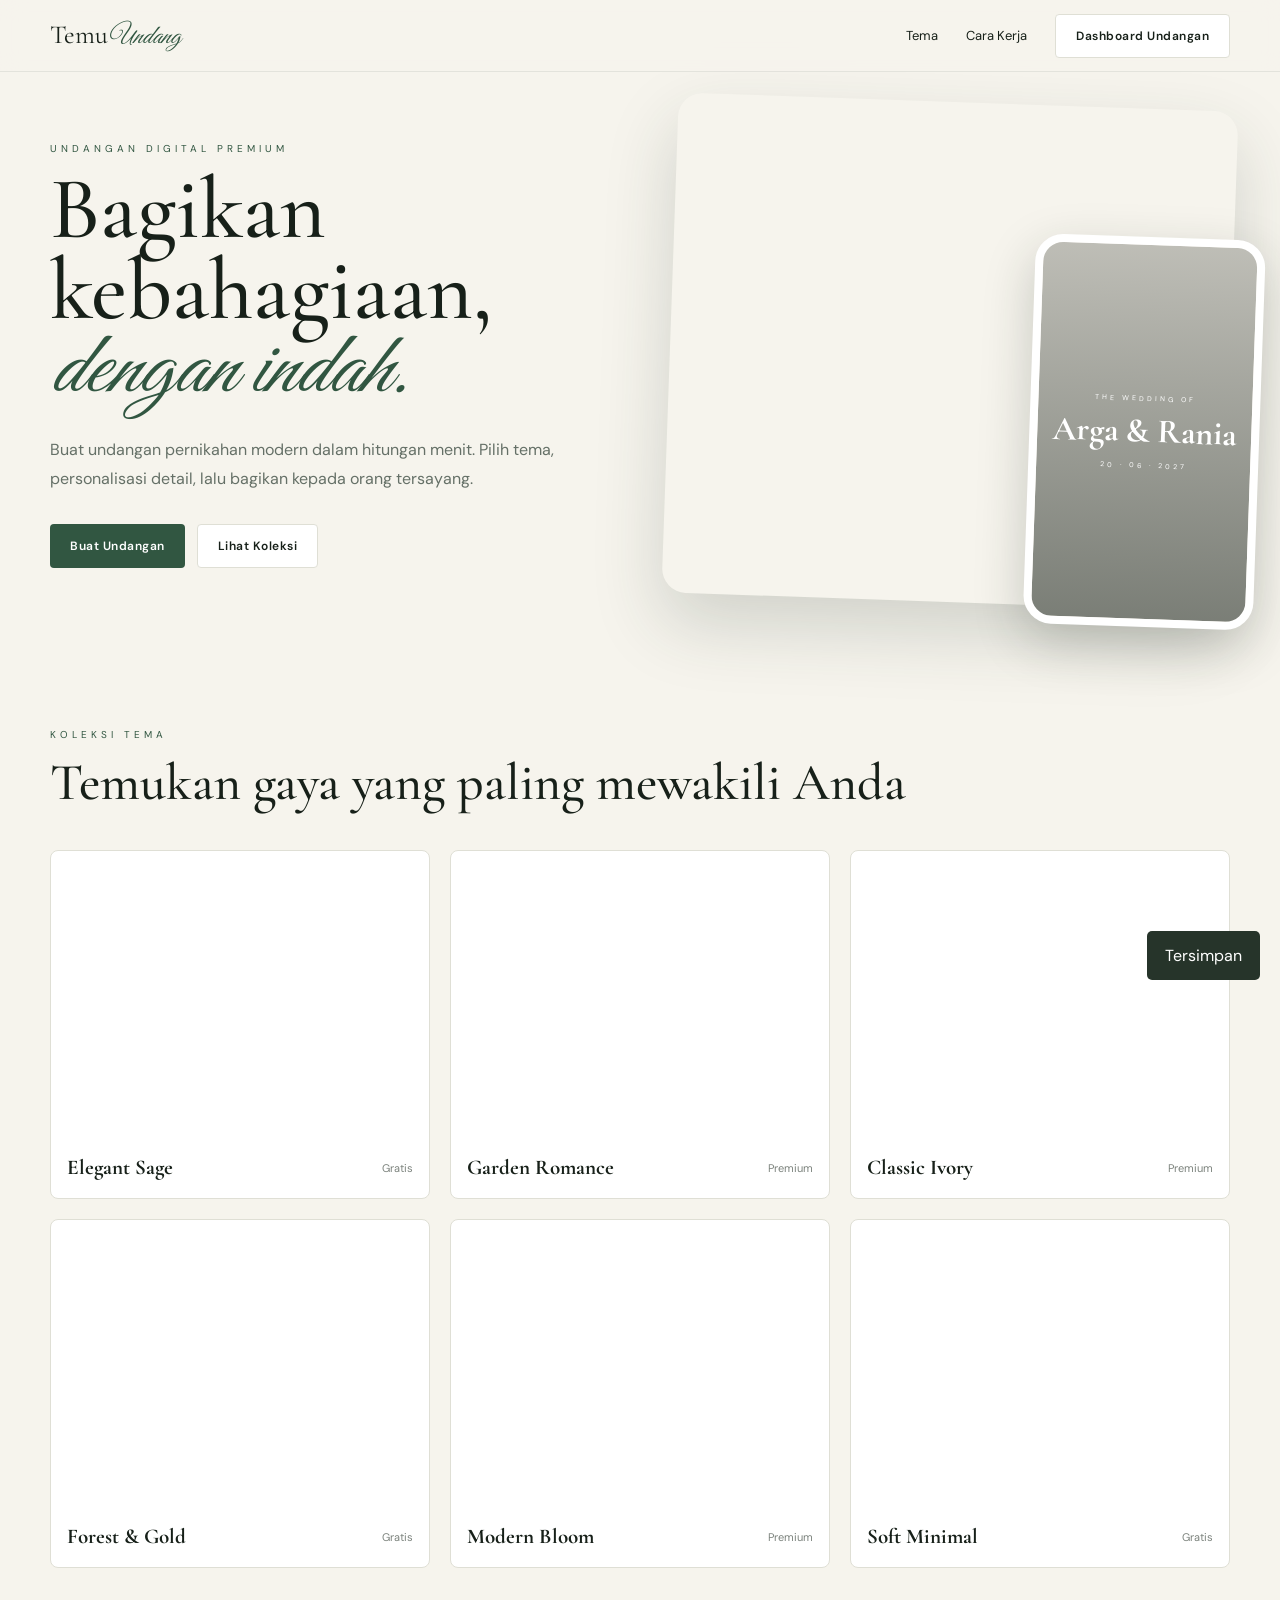
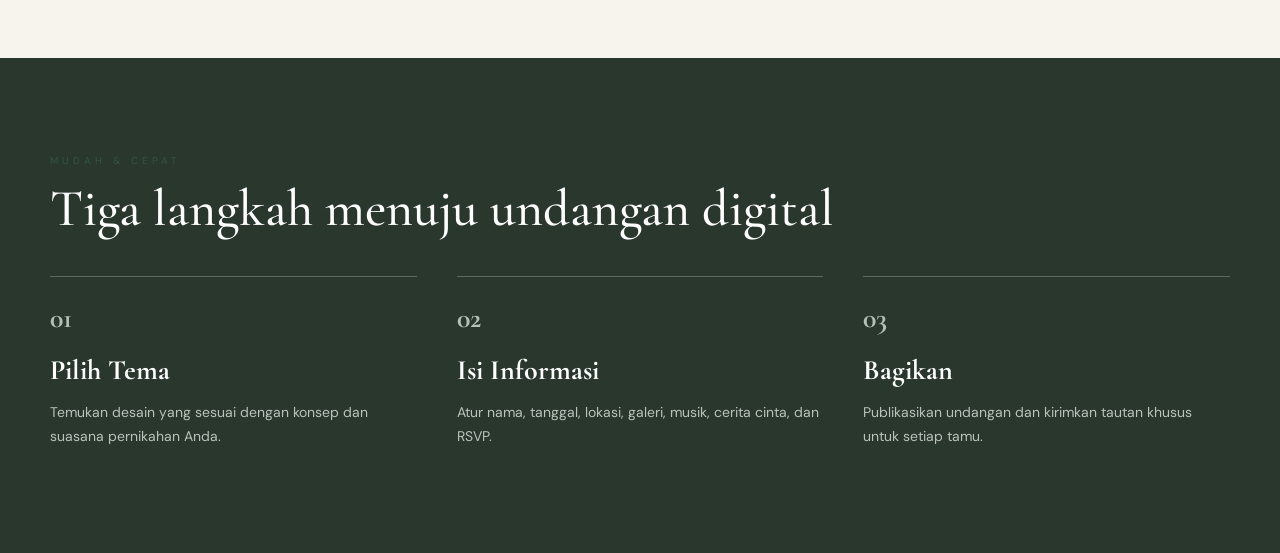
==== commit 1ed7f882: "Make invitation themes selectable and update dashboard label" ====
--- a/index.html
+++ b/index.html
@@ -1,11 +1,11 @@
 <!DOCTYPE html>
-<html lang="id"><head><meta charset="UTF-8"><meta name="viewport" content="width=device-width,initial-scale=1"><title>TemuUndang — Undangan Digital</title><link rel="preconnect" href="https://fonts.googleapis.com"><link rel="preconnect" href="https://fonts.gstatic.com" crossorigin><link href="https://fonts.googleapis.com/css2?family=Cormorant+Garamond:wght@400;500;600&family=DM+Sans:wght@400;500;600&family=Great+Vibes&display=swap" rel="stylesheet"><link rel="stylesheet" href="app.css"></head>
+<html lang="id"><head><meta charset="UTF-8"><meta name="viewport" content="width=device-width,initial-scale=1"><title>TemuUndang — Undangan Digital</title><link rel="preconnect" href="https://fonts.googleapis.com"><link rel="preconnect" href="https://fonts.gstatic.com" crossorigin><link href="https://fonts.googleapis.com/css2?family=Cormorant+Garamond:wght@400;500;600&family=DM+Sans:wght@400;500;600&family=Great+Vibes&display=swap" rel="stylesheet"><link rel="stylesheet" href="app.css?v=3"></head>
 <body>
-<nav class="nav"><a class="brand" href="#home">Temu<em>Undang</em></a><div class="nav-links"><a href="#themes">Tema</a><a href="#steps">Cara Kerja</a><button class="btn btn-outline" id="open-dashboard">Dashboard</button></div></nav>
+<nav class="nav"><a class="brand" href="#home">Temu<em>Undang</em></a><div class="nav-links"><a href="#themes">Tema</a><a href="#steps">Cara Kerja</a><button class="btn btn-outline" id="open-dashboard">Dashboard Undangan</button></div></nav>
 <main id="marketing">
 <section class="hero-app" id="home"><div><span class="section-kicker">UNDANGAN DIGITAL PREMIUM</span><h1>Bagikan kebahagiaan,<em>dengan indah.</em></h1><p>Buat undangan pernikahan modern dalam hitungan menit. Pilih tema, personalisasi detail, lalu bagikan kepada orang tersayang.</p><div class="hero-actions"><button class="btn" id="create-project">Buat Undangan</button><a class="btn btn-outline" href="#themes">Lihat Koleksi</a></div></div><div class="hero-preview"><div class="phone"><div class="phone-cover"><small>THE WEDDING OF</small><strong>Arga & Rania</strong><small>20 · 06 · 2027</small></div></div></div></section>
-<section class="section" id="themes"><span class="section-kicker">KOLEKSI TEMA</span><h2>Temukan gaya yang paling mewakili Anda</h2><div class="themes"><article class="theme-card"><div class="theme-img"></div><div class="theme-meta"><strong>Elegant Sage</strong><span>Gratis</span></div></article><article class="theme-card"><div class="theme-img"></div><div class="theme-meta"><strong>Garden Romance</strong><span>Premium</span></div></article><article class="theme-card"><div class="theme-img"></div><div class="theme-meta"><strong>Classic Ivory</strong><span>Premium</span></div></article><article class="theme-card"><div class="theme-img"></div><div class="theme-meta"><strong>Forest & Gold</strong><span>Gratis</span></div></article><article class="theme-card"><div class="theme-img"></div><div class="theme-meta"><strong>Modern Bloom</strong><span>Premium</span></div></article><article class="theme-card"><div class="theme-img"></div><div class="theme-meta"><strong>Soft Minimal</strong><span>Gratis</span></div></article></div></section>
+<section class="section" id="themes"><span class="section-kicker">KOLEKSI TEMA</span><h2>Temukan gaya yang paling mewakili Anda</h2><div class="themes"><article class="theme-card" data-theme="elegant-sage" role="button" tabindex="0"><div class="theme-img"></div><div class="theme-meta"><strong>Elegant Sage</strong><span>Gratis</span></div></article><article class="theme-card" data-theme="garden-romance" role="button" tabindex="0"><div class="theme-img"></div><div class="theme-meta"><strong>Garden Romance</strong><span>Premium</span></div></article><article class="theme-card" data-theme="classic-ivory" role="button" tabindex="0"><div class="theme-img"></div><div class="theme-meta"><strong>Classic Ivory</strong><span>Premium</span></div></article><article class="theme-card" data-theme="forest-gold" role="button" tabindex="0"><div class="theme-img"></div><div class="theme-meta"><strong>Forest & Gold</strong><span>Gratis</span></div></article><article class="theme-card" data-theme="modern-bloom" role="button" tabindex="0"><div class="theme-img"></div><div class="theme-meta"><strong>Modern Bloom</strong><span>Premium</span></div></article><article class="theme-card" data-theme="soft-minimal" role="button" tabindex="0"><div class="theme-img"></div><div class="theme-meta"><strong>Soft Minimal</strong><span>Gratis</span></div></article></div></section>
 <section class="section steps" id="steps"><span class="section-kicker">MUDAH & CEPAT</span><h2>Tiga langkah menuju undangan digital</h2><div class="steps-grid"><article class="step"><b>01</b><h3>Pilih Tema</h3><p>Temukan desain yang sesuai dengan konsep dan suasana pernikahan Anda.</p></article><article class="step"><b>02</b><h3>Isi Informasi</h3><p>Atur nama, tanggal, lokasi, galeri, musik, cerita cinta, dan RSVP.</p></article><article class="step"><b>03</b><h3>Bagikan</h3><p>Publikasikan undangan dan kirimkan tautan khusus untuk setiap tamu.</p></article></div></section>
 </main>
-<section class="dashboard" id="dashboard"><nav class="nav"><a class="brand" href="#home" id="back-home">Temu<em>Undang</em></a><button class="btn btn-outline" id="dashboard-close">Kembali ke Beranda</button></nav><div class="dashboard-shell"><aside class="sidebar"><button class="active" data-view="projects">Proyek Saya</button><button data-view="editor">Editor Undangan</button><button data-view="guests">Daftar Tamu & RSVP</button></aside><main class="workspace" id="workspace"></main></div></section>
-<div class="toast-app" id="toast-app">Tersimpan</div><script src="app.js"></script></body></html>+<section class="dashboard" id="dashboard"><nav class="nav"><a class="brand" href="#home" id="back-home">Temu<em>Undang</em></a><div class="dashboard-nav-actions"><a class="btn" id="open-public-invitation" href="invitation.html" target="_blank" rel="noopener">Buka Website Undangan</a><button class="btn btn-outline" id="dashboard-close">Kembali ke Beranda</button></div></nav><div class="dashboard-shell"><aside class="sidebar"><button class="active" data-view="projects">Proyek Saya</button><button data-view="editor">Editor Undangan</button><button data-view="guests">Daftar Tamu & RSVP</button></aside><main class="workspace" id="workspace"></main></div></section>
+<div class="toast-app" id="toast-app">Tersimpan</div><script src="app.js?v=5"></script></body></html>
--- a/app.css
+++ b/app.css
@@ -1 +1 @@
-:root{--ink:#172019;--green:#315641;--cream:#f6f4ed;--line:#dfdfd5;--white:#fff;--gold:#b49a67}*{box-sizing:border-box}body{margin:0;font-family:'DM Sans',sans-serif;color:var(--ink);background:var(--cream)}button,input,select,textarea{font:inherit}button{cursor:pointer}.nav{height:72px;display:flex;align-items:center;justify-content:space-between;padding:0 max(24px,calc((100% - 1180px)/2));background:rgba(246,244,237,.92);border-bottom:1px solid rgba(23,32,25,.08);position:sticky;top:0;z-index:20;backdrop-filter:blur(12px)}.brand{font-family:'Cormorant Garamond',serif;font-size:26px;text-decoration:none;color:var(--ink)}.brand em{color:var(--green);font-family:'Great Vibes',cursive}.nav-links{display:flex;align-items:center;gap:28px}.nav-links a{color:var(--ink);text-decoration:none;font-size:13px}.btn{border:0;border-radius:4px;padding:13px 20px;background:var(--green);color:white;text-decoration:none;font-size:12px;font-weight:600;letter-spacing:.5px}.btn-outline{background:white;color:var(--ink);border:1px solid var(--line)}.hero-app{min-height:560px;display:grid;grid-template-columns:1fr 1fr;align-items:center;gap:60px;width:min(1180px,calc(100% - 48px));margin:auto}.hero-app h1{font-family:'Cormorant Garamond',serif;font-size:clamp(56px,7vw,88px);line-height:.92;margin:12px 0 24px;font-weight:500}.hero-app h1 em{display:block;color:var(--green);font-family:'Great Vibes',cursive;font-weight:400}.hero-app p{max-width:520px;color:#657067;line-height:1.8}.hero-actions{display:flex;gap:12px;margin-top:30px}.hero-preview{height:500px;border-radius:24px;background:url('https://images.unsplash.com/photo-1519741497674-611481863552?auto=format&fit=crop&w=900&q=88') center/cover;position:relative;box-shadow:0 30px 70px rgba(41,55,44,.18);transform:rotate(2deg)}.phone{position:absolute;width:230px;height:390px;right:-32px;bottom:-18px;background:#f7f3ec;border:8px solid white;border-radius:28px;box-shadow:0 18px 50px rgba(31,41,33,.22);overflow:hidden}.phone-cover{height:100%;background:linear-gradient(rgba(20,30,22,.25),rgba(20,30,22,.55)),url('https://images.unsplash.com/photo-1519741497674-611481863552?auto=format&fit=crop&w=600&q=85') center/cover;color:white;display:grid;place-content:center;text-align:center}.phone-cover small{letter-spacing:3px;font-size:7px}.phone-cover strong{display:block;font-family:'Cormorant Garamond',serif;font-size:34px;line-height:1;margin:12px}.section{padding:90px max(24px,calc((100% - 1180px)/2))}.section h2{font-family:'Cormorant Garamond',serif;font-size:52px;margin:8px 0 36px;font-weight:500}.section-kicker{font-size:10px;letter-spacing:4px;text-transform:uppercase;color:var(--green)}.themes{display:grid;grid-template-columns:repeat(3,1fr);gap:20px}.theme-card{background:white;border:1px solid var(--line);padding:10px;border-radius:8px;transition:.25s}.theme-card:hover{transform:translateY(-5px);box-shadow:0 16px 40px rgba(32,42,35,.1)}.theme-img{height:280px;border-radius:5px;background-size:cover;background-position:center}.theme-card:nth-child(1) .theme-img{background-image:url('https://images.unsplash.com/photo-1519741497674-611481863552?auto=format&fit=crop&w=700&q=85')}.theme-card:nth-child(2) .theme-img{background-image:url('https://images.unsplash.com/photo-1519225421980-715cb0215aed?auto=format&fit=crop&w=700&q=85')}.theme-card:nth-child(3) .theme-img{background-image:url('https://images.unsplash.com/photo-1511285560929-80b456fea0bc?auto=format&fit=crop&w=700&q=85')}.theme-card:nth-child(4) .theme-img{background-image:url('https://images.unsplash.com/photo-1465495976277-4387d4b0e4a6?auto=format&fit=crop&w=700&q=85')}.theme-card:nth-child(5) .theme-img{background-image:url('https://images.unsplash.com/photo-1606800052052-a08af7148866?auto=format&fit=crop&w=700&q=85')}.theme-card:nth-child(6) .theme-img{background-image:url('https://images.unsplash.com/photo-1523438097201-512ae7d59c44?auto=format&fit=crop&w=700&q=85')}.theme-meta{display:flex;justify-content:space-between;align-items:center;padding:14px 6px 8px}.theme-meta strong{font-family:'Cormorant Garamond',serif;font-size:21px}.theme-meta span{font-size:11px;color:#7b827c}.steps{background:#29372d;color:white}.steps-grid{display:grid;grid-template-columns:repeat(3,1fr);gap:40px}.step{border-top:1px solid rgba(255,255,255,.25);padding-top:24px}.step b{color:#b6c1b5;font-family:'Cormorant Garamond',serif;font-size:28px}.step h3{font-family:'Cormorant Garamond',serif;font-size:28px;margin:18px 0 8px}.step p{color:#bac2bb;font-size:14px;line-height:1.7}.dashboard{display:none;min-height:100vh;background:#f3f4ef}.dashboard.active{display:block}.dashboard-shell{display:grid;grid-template-columns:220px 1fr}.sidebar{min-height:calc(100vh - 72px);background:#26342a;color:white;padding:24px}.sidebar button{width:100%;border:0;background:transparent;color:#dce2dc;text-align:left;padding:12px 10px;border-radius:5px;font-size:13px}.sidebar button.active{background:rgba(255,255,255,.1);color:white}.workspace{padding:34px}.workspace-head{display:flex;justify-content:space-between;align-items:center;margin-bottom:28px}.workspace-head h1{font-family:'Cormorant Garamond',serif;font-size:42px;margin:0}.project-grid{display:grid;grid-template-columns:repeat(3,1fr);gap:18px}.project-card{background:white;border:1px solid var(--line);border-radius:8px;overflow:hidden}.project-cover{height:190px;background:url('https://images.unsplash.com/photo-1519741497674-611481863552?auto=format&fit=crop&w=700&q=85') center/cover}.project-info{padding:16px}.project-info h3{margin:0 0 6px;font-family:'Cormorant Garamond',serif;font-size:24px}.project-info p{margin:0;color:#7c837e;font-size:12px}.project-actions{display:flex;gap:8px;margin-top:14px}.project-actions button,.project-actions a{border:1px solid var(--line);background:white;color:var(--ink);border-radius:4px;padding:8px 10px;font-size:11px;text-decoration:none}.editor-grid{display:grid;grid-template-columns:380px 1fr;gap:22px}.form-card,.preview-card{background:white;border:1px solid var(--line);border-radius:8px;padding:20px}.form-card label{display:grid;gap:7px;margin-bottom:14px;font-size:11px;text-transform:uppercase;letter-spacing:1px}.form-card input,.form-card textarea{border:1px solid var(--line);border-radius:4px;padding:12px}.preview-frame{width:100%;height:650px;border:1px solid var(--line);border-radius:6px}.guest-table{width:100%;border-collapse:collapse;background:white}.guest-table th,.guest-table td{text-align:left;padding:13px;border-bottom:1px solid var(--line);font-size:13px}.guest-tools{display:flex;gap:10px;margin-bottom:16px}.guest-tools input{flex:1;border:1px solid var(--line);padding:11px;border-radius:4px}.toast-app{position:fixed;right:20px;bottom:20px;background:#26342a;color:white;padding:14px 18px;border-radius:5px;transform:translateY(100px);transition:.3s}.toast-app.show{transform:translateY(0)}footer{background:#172019;color:white;padding:40px;text-align:center;font-size:12px}@media(max-width:800px){.nav-links a{display:none}.hero-app{grid-template-columns:1fr;padding-top:50px}.hero-preview{height:380px}.themes,.steps-grid,.project-grid{grid-template-columns:1fr}.dashboard-shell,.editor-grid{grid-template-columns:1fr}.sidebar{min-height:auto}.workspace{padding:20px}.phone{right:10px}.hero-app h1{font-size:58px}}
+:root{--ink:#172019;--green:#315641;--cream:#f6f4ed;--line:#dfdfd5;--white:#fff;--gold:#b49a67}*{box-sizing:border-box}body{margin:0;font-family:'DM Sans',sans-serif;color:var(--ink);background:var(--cream)}button,input,select,textarea{font:inherit}button{cursor:pointer}.nav{height:72px;display:flex;align-items:center;justify-content:space-between;padding:0 max(24px,calc((100% - 1180px)/2));background:rgba(246,244,237,.92);border-bottom:1px solid rgba(23,32,25,.08);position:sticky;top:0;z-index:20;backdrop-filter:blur(12px)}.brand{font-family:'Cormorant Garamond',serif;font-size:26px;text-decoration:none;color:var(--ink)}.brand em{color:var(--green);font-family:'Great Vibes',cursive}.nav-links{display:flex;align-items:center;gap:28px}.nav-links a{color:var(--ink);text-decoration:none;font-size:13px}.btn{border:0;border-radius:4px;padding:13px 20px;background:var(--green);color:white;text-decoration:none;font-size:12px;font-weight:600;letter-spacing:.5px}.btn-outline{background:white;color:var(--ink);border:1px solid var(--line)}.hero-app{min-height:560px;display:grid;grid-template-columns:1fr 1fr;align-items:center;gap:60px;width:min(1180px,calc(100% - 48px));margin:auto}.hero-app h1{font-family:'Cormorant Garamond',serif;font-size:clamp(56px,7vw,88px);line-height:.92;margin:12px 0 24px;font-weight:500}.hero-app h1 em{display:block;color:var(--green);font-family:'Great Vibes',cursive;font-weight:400}.hero-app p{max-width:520px;color:#657067;line-height:1.8}.hero-actions{display:flex;gap:12px;margin-top:30px}.hero-preview{height:500px;border-radius:24px;background:url('https://images.unsplash.com/photo-1519741497674-611481863552?auto=format&fit=crop&w=900&q=88') center/cover;position:relative;box-shadow:0 30px 70px rgba(41,55,44,.18);transform:rotate(2deg)}.phone{position:absolute;width:230px;height:390px;right:-32px;bottom:-18px;background:#f7f3ec;border:8px solid white;border-radius:28px;box-shadow:0 18px 50px rgba(31,41,33,.22);overflow:hidden}.phone-cover{height:100%;background:linear-gradient(rgba(20,30,22,.25),rgba(20,30,22,.55)),url('https://images.unsplash.com/photo-1519741497674-611481863552?auto=format&fit=crop&w=600&q=85') center/cover;color:white;display:grid;place-content:center;text-align:center}.phone-cover small{letter-spacing:3px;font-size:7px}.phone-cover strong{display:block;font-family:'Cormorant Garamond',serif;font-size:34px;line-height:1;margin:12px}.section{padding:90px max(24px,calc((100% - 1180px)/2))}.section h2{font-family:'Cormorant Garamond',serif;font-size:52px;margin:8px 0 36px;font-weight:500}.section-kicker{font-size:10px;letter-spacing:4px;text-transform:uppercase;color:var(--green)}.themes{display:grid;grid-template-columns:repeat(3,1fr);gap:20px}.theme-card{background:white;border:1px solid var(--line);padding:10px;border-radius:8px;transition:.25s}.theme-card:hover{transform:translateY(-5px);box-shadow:0 16px 40px rgba(32,42,35,.1)}.theme-img{height:280px;border-radius:5px;background-size:cover;background-position:center}.theme-card:nth-child(1) .theme-img{background-image:url('https://images.unsplash.com/photo-1519741497674-611481863552?auto=format&fit=crop&w=700&q=85')}.theme-card:nth-child(2) .theme-img{background-image:url('https://images.unsplash.com/photo-1519225421980-715cb0215aed?auto=format&fit=crop&w=700&q=85')}.theme-card:nth-child(3) .theme-img{background-image:url('https://images.unsplash.com/photo-1511285560929-80b456fea0bc?auto=format&fit=crop&w=700&q=85')}.theme-card:nth-child(4) .theme-img{background-image:url('https://images.unsplash.com/photo-1465495976277-4387d4b0e4a6?auto=format&fit=crop&w=700&q=85')}.theme-card:nth-child(5) .theme-img{background-image:url('https://images.unsplash.com/photo-1606800052052-a08af7148866?auto=format&fit=crop&w=700&q=85')}.theme-card:nth-child(6) .theme-img{background-image:url('https://images.unsplash.com/photo-1523438097201-512ae7d59c44?auto=format&fit=crop&w=700&q=85')}.theme-meta{display:flex;justify-content:space-between;align-items:center;padding:14px 6px 8px}.theme-meta strong{font-family:'Cormorant Garamond',serif;font-size:21px}.theme-meta span{font-size:11px;color:#7b827c}.steps{background:#29372d;color:white}.steps-grid{display:grid;grid-template-columns:repeat(3,1fr);gap:40px}.step{border-top:1px solid rgba(255,255,255,.25);padding-top:24px}.step b{color:#b6c1b5;font-family:'Cormorant Garamond',serif;font-size:28px}.step h3{font-family:'Cormorant Garamond',serif;font-size:28px;margin:18px 0 8px}.step p{color:#bac2bb;font-size:14px;line-height:1.7}.dashboard{display:none;min-height:100vh;background:#f3f4ef}.dashboard.active{display:block}.dashboard-nav-actions{display:flex;align-items:center;gap:10px}.dashboard-nav-actions a.btn{color:white}.dashboard-shell{display:grid;grid-template-columns:220px 1fr}.sidebar{min-height:calc(100vh - 72px);background:#26342a;color:white;padding:24px}.sidebar button{width:100%;border:0;background:transparent;color:#dce2dc;text-align:left;padding:12px 10px;border-radius:5px;font-size:13px}.sidebar button.active{background:rgba(255,255,255,.1);color:white}.workspace{padding:34px}.workspace-head{display:flex;justify-content:space-between;align-items:center;margin-bottom:28px}.workspace-head h1{font-family:'Cormorant Garamond',serif;font-size:42px;margin:0}.project-grid{display:grid;grid-template-columns:repeat(3,1fr);gap:18px}.project-card{background:white;border:1px solid var(--line);border-radius:8px;overflow:hidden}.project-cover{height:190px;background:url('https://images.unsplash.com/photo-1519741497674-611481863552?auto=format&fit=crop&w=700&q=85') center/cover}.project-info{padding:16px}.project-info h3{margin:0 0 6px;font-family:'Cormorant Garamond',serif;font-size:24px}.project-info p{margin:0;color:#7c837e;font-size:12px}.project-actions{display:flex;gap:8px;margin-top:14px}.project-actions button,.project-actions a{border:1px solid var(--line);background:white;color:var(--ink);border-radius:4px;padding:8px 10px;font-size:11px;text-decoration:none}.editor-grid{display:grid;grid-template-columns:380px 1fr;gap:22px}.form-card,.preview-card{background:white;border:1px solid var(--line);border-radius:8px;padding:20px}.form-card label{display:grid;gap:7px;margin-bottom:14px;font-size:11px;text-transform:uppercase;letter-spacing:1px}.form-card input,.form-card textarea{border:1px solid var(--line);border-radius:4px;padding:12px}.preview-frame{width:100%;height:650px;border:1px solid var(--line);border-radius:6px}.guest-table{width:100%;border-collapse:collapse;background:white}.guest-table th,.guest-table td{text-align:left;padding:13px;border-bottom:1px solid var(--line);font-size:13px}.guest-tools{display:flex;gap:10px;margin-bottom:16px}.guest-tools input{flex:1;border:1px solid var(--line);padding:11px;border-radius:4px}.toast-app{position:fixed;right:20px;bottom:20px;background:#26342a;color:white;padding:14px 18px;border-radius:5px;transform:translateY(100px);transition:.3s}.toast-app.show{transform:translateY(0)}footer{background:#172019;color:white;padding:40px;text-align:center;font-size:12px}@media(max-width:800px){.nav-links a{display:none}.dashboard-nav-actions{gap:6px}.dashboard-nav-actions .btn{padding:10px 11px;font-size:10px}.hero-app{grid-template-columns:1fr;padding-top:50px}.hero-preview{height:380px}.themes,.steps-grid,.project-grid{grid-template-columns:1fr}.dashboard-shell,.editor-grid{grid-template-columns:1fr}.sidebar{min-height:auto}.workspace{padding:20px}.phone{right:10px}.hero-app h1{font-size:58px}}
